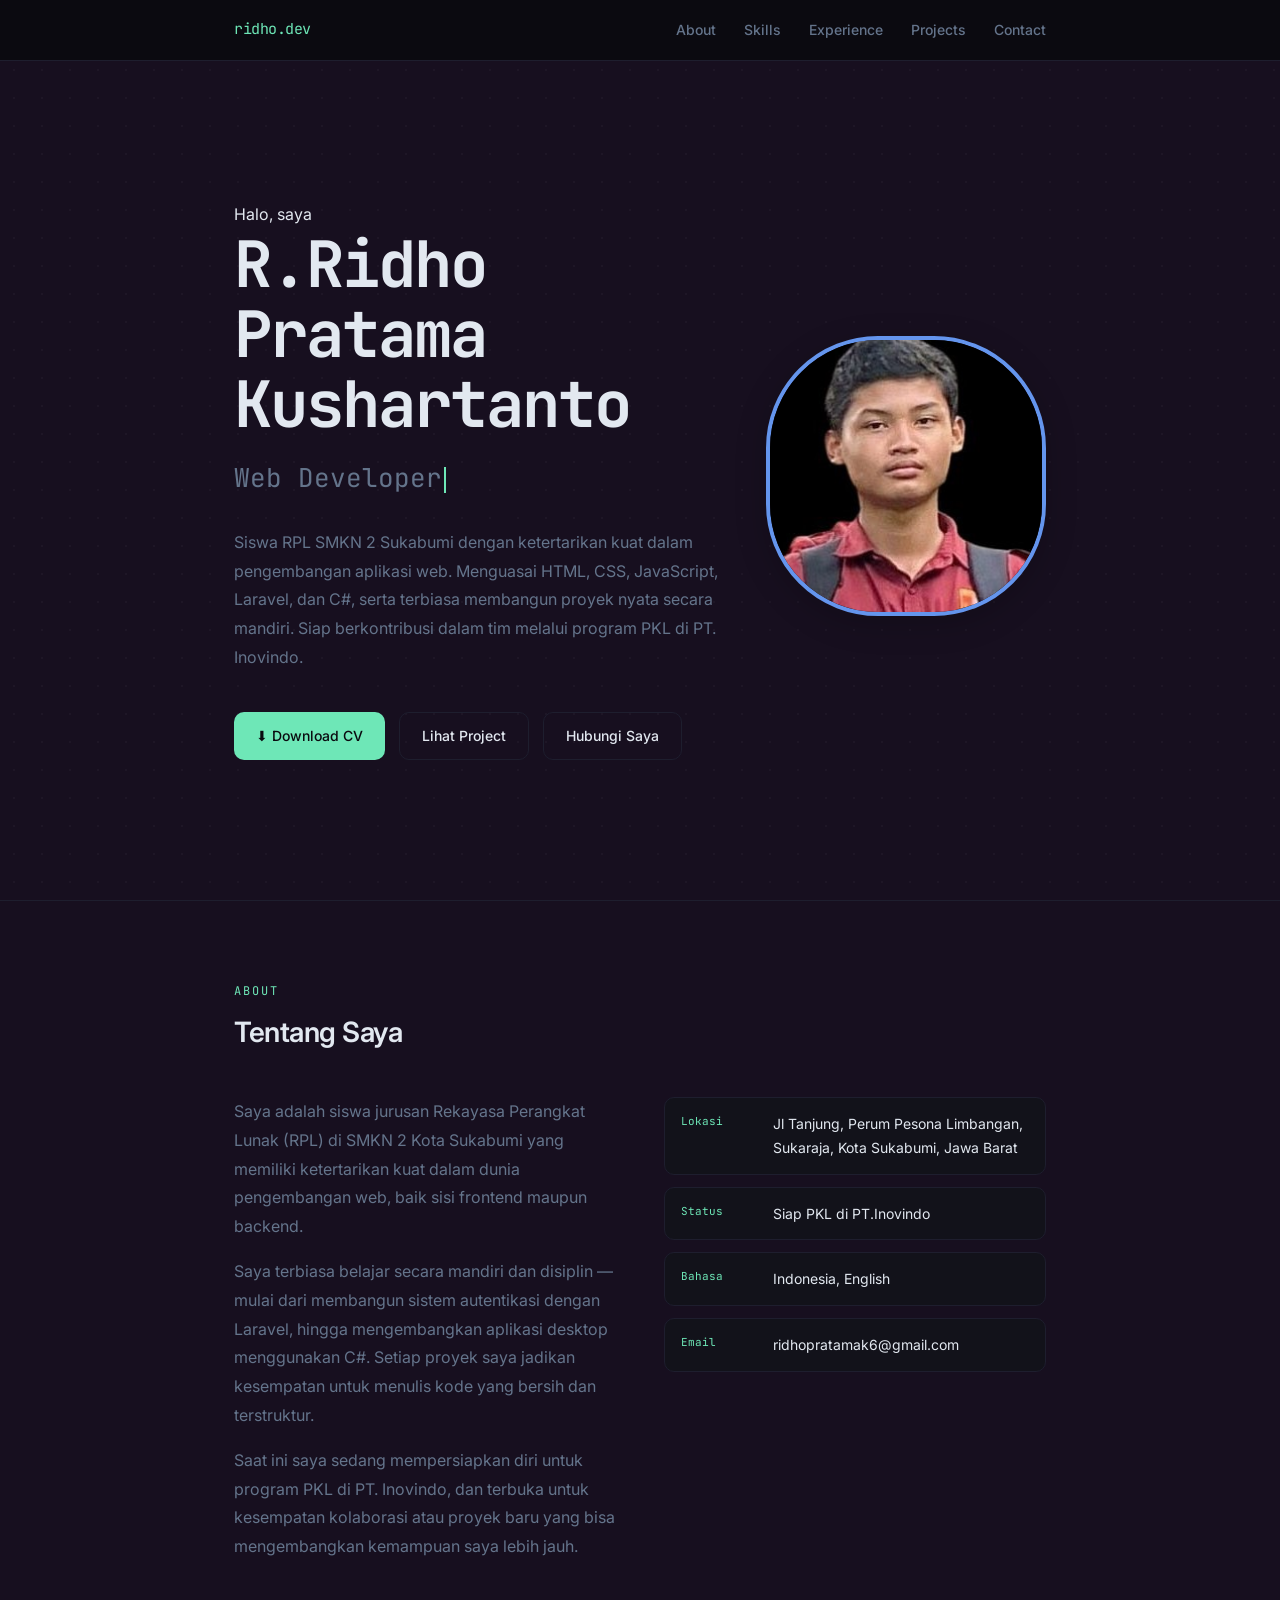
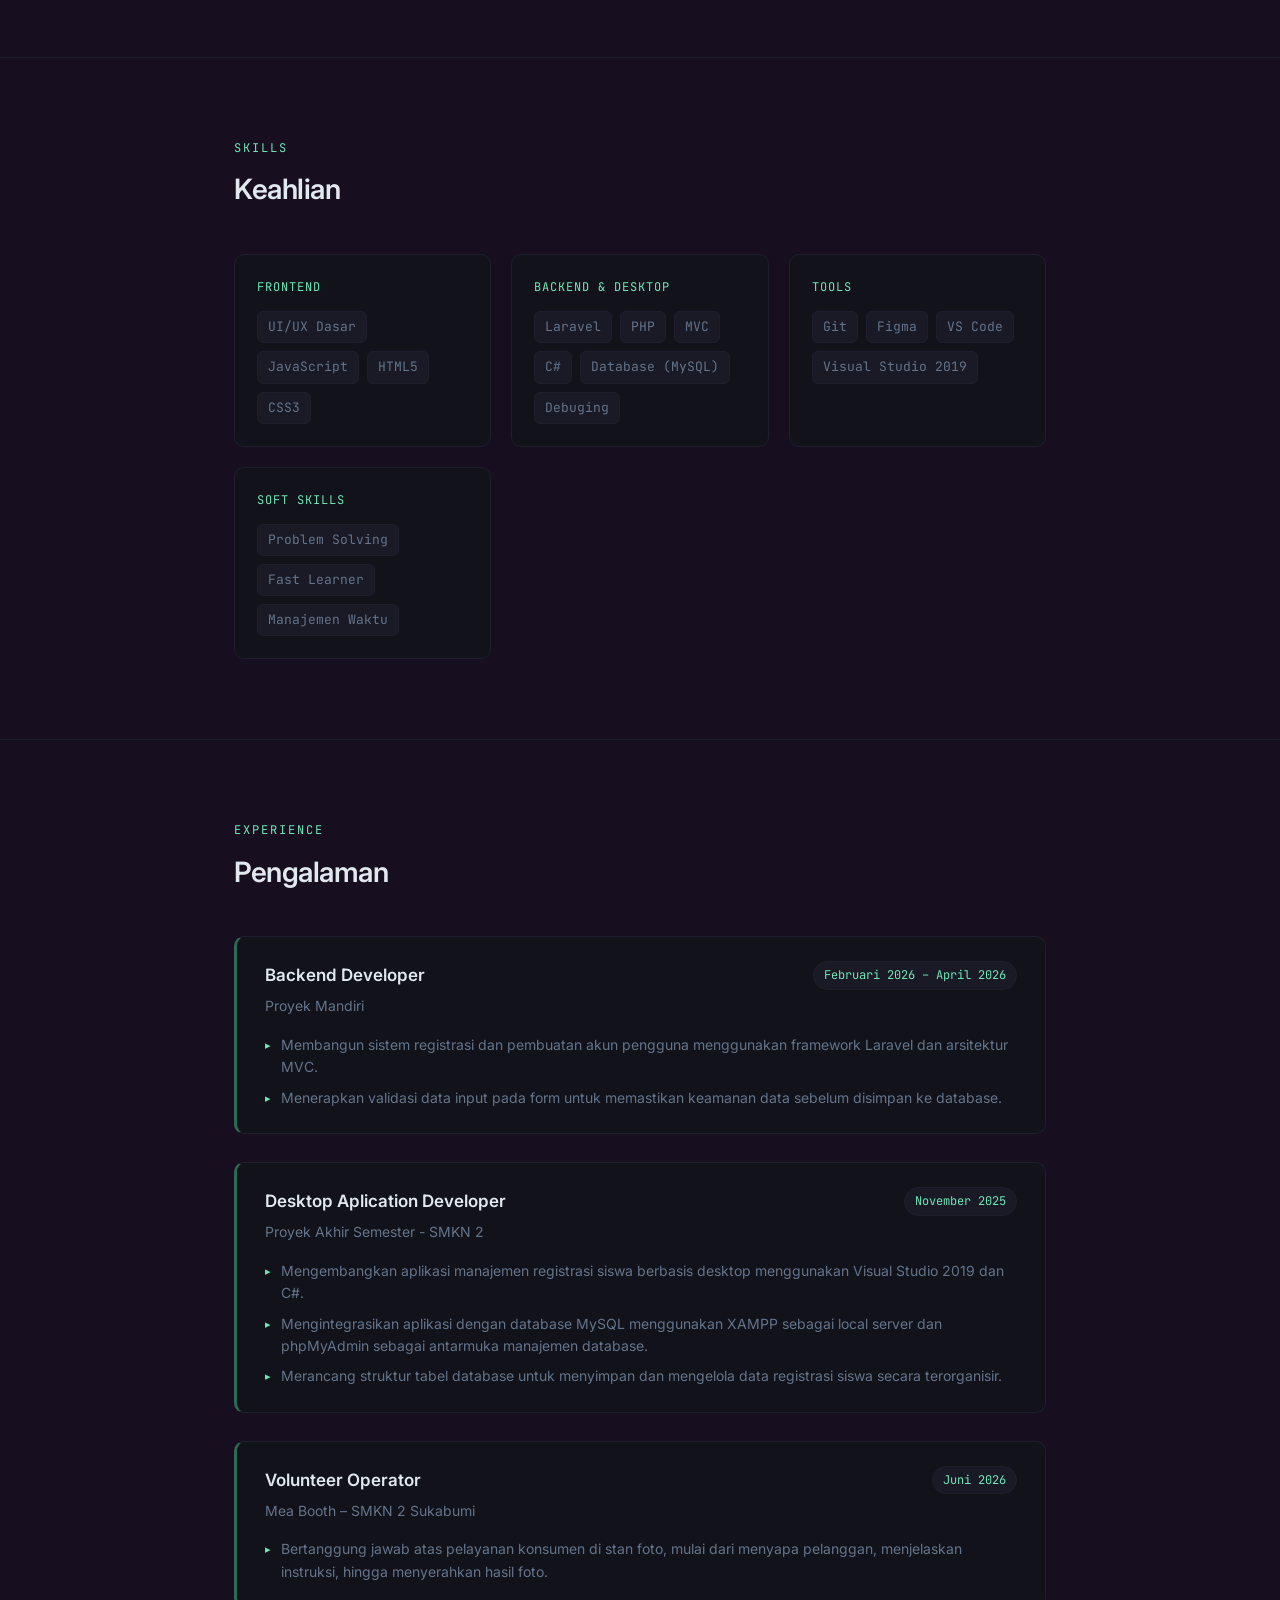
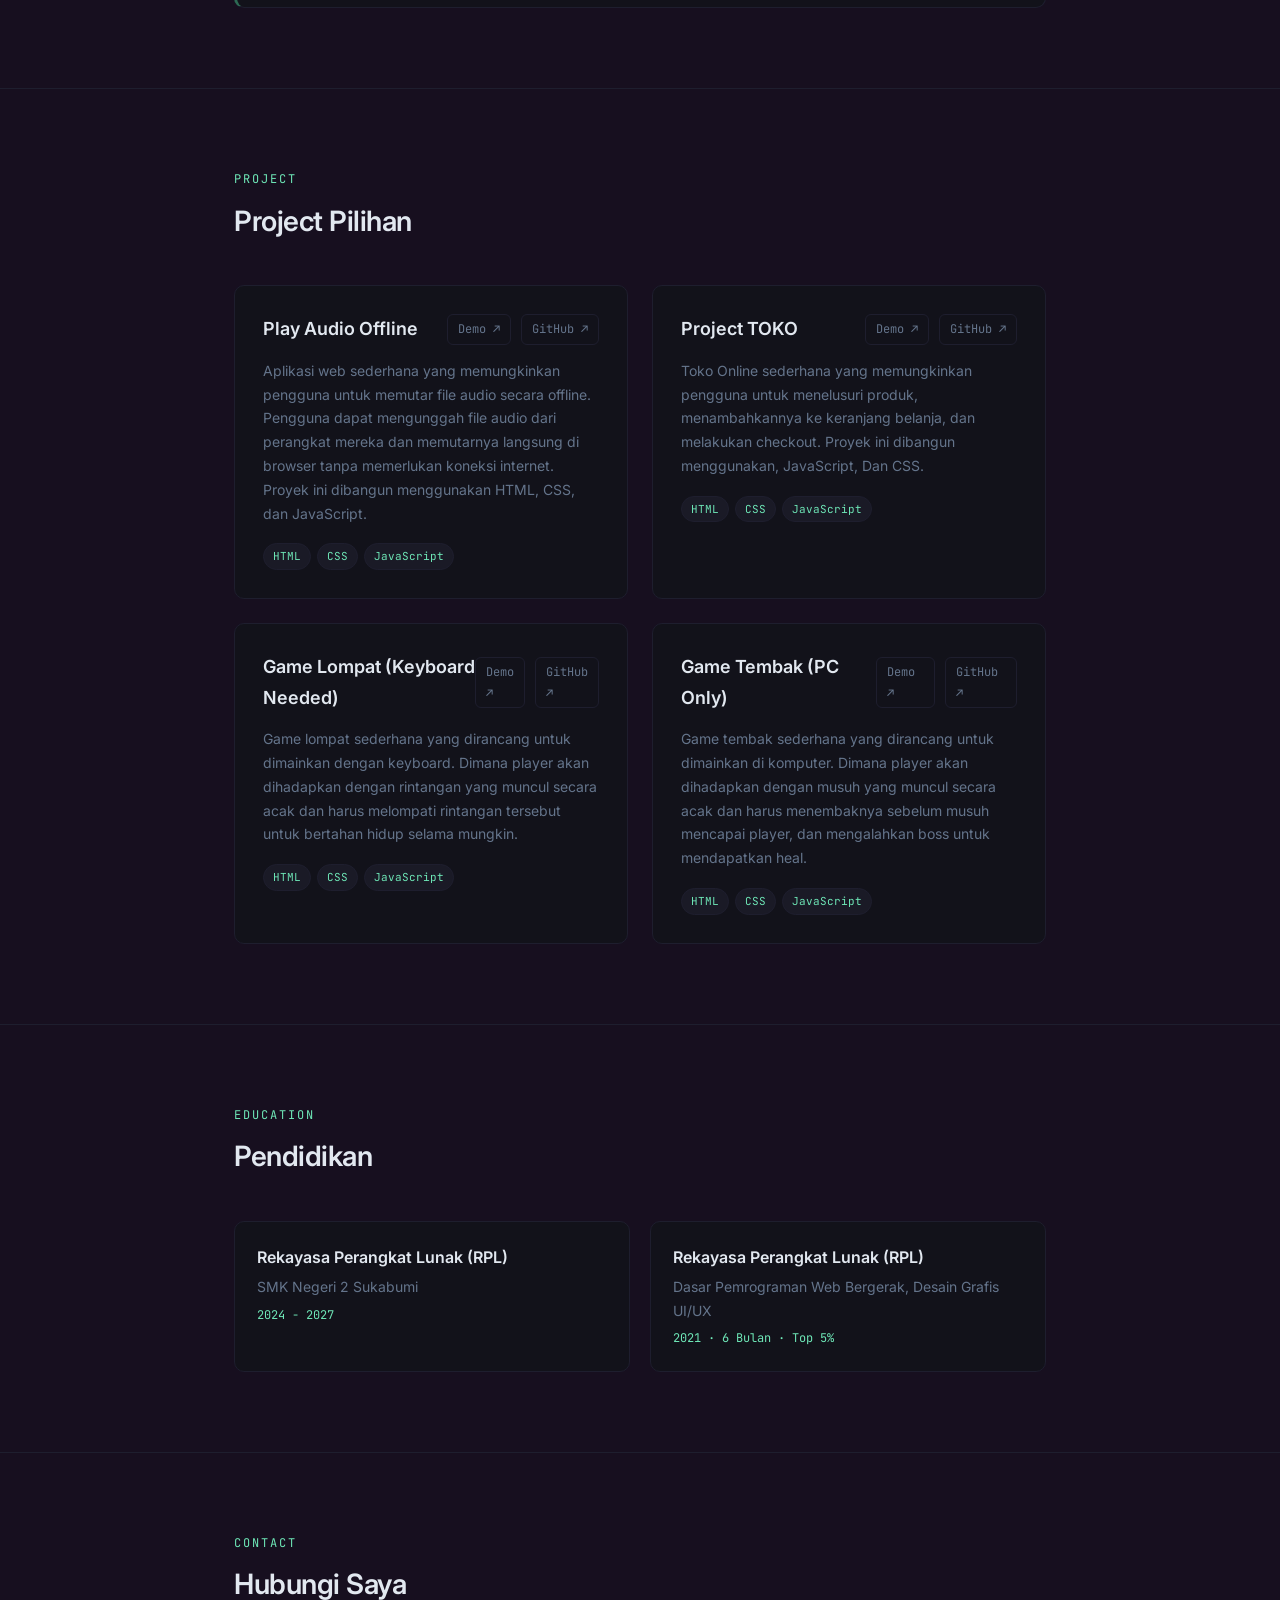
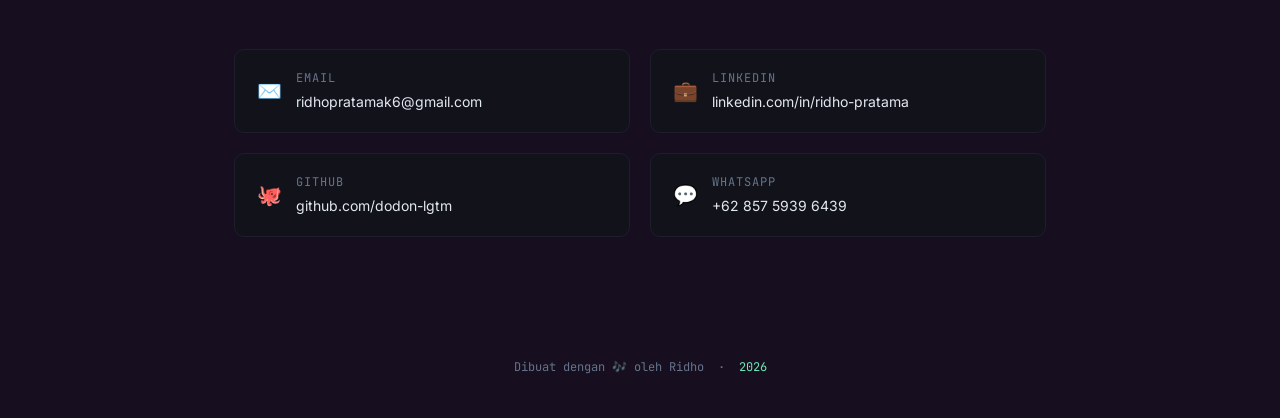
==== index.html @ 804ac29f "update" ====
<!DOCTYPE html>
<html lang="id">

<head>
    <meta charset="UTF-8" />
    <meta name="viewport" content="width=device-width, initial-scale=1.0" />
    <title>R.Ridho Pratama Kushartanto</title>
    <meta name="description"
        content="Frontend Developer berpengalaman dalam membangun web yang cepat, aksesibel, dan modern." />
    <meta name="author" content="Ridho Pratama" />
    <link rel="stylesheet" href="style.css" />
    <link rel="preconnect" href="https://fonts.googleapis.com" />
    <link rel="preconnect" href="https://fonts.gstatic.com" crossorigin />
    <link
        href="https://fonts.googleapis.com/css2?family=JetBrains+Mono:wght@400;700&family=Inter:wght@400;500;600&display=swap"
        rel="stylesheet" />

</head>

<body>

    <!-- ── Navigation ── -->
    <nav>
        <div class="nav-inner">
            <a class="nav-logo" href="#hero">ridho.dev</a>
            <ul class="nav-links">
                <li><a href="#about">About</a></li>
                <li><a href="#skills">Skills</a></li>
                <li><a href="#experience">Experience</a></li>
                <li><a href="#projects">Projects</a></li>
                <li><a href="#contact">Contact</a></li>
            </ul>
        </div>
    </nav>

   <!-- ── Hero ── -->
<section id="hero">
    <div class="wrapper">
        <div class="hero-content">

            <!-- Teks kiri -->
            <div class="hero-text">
                <p class="hero-intro">Halo, saya</p>
                <h1 class="hero-name">R.Ridho Pratama Kushartanto</h1>
                <div class="hero-title">
                    <span id="typed-text"></span><span class="cursor"></span>
                </div>
                <p class="hero-bio">
                    Siswa RPL SMKN 2 Sukabumi dengan ketertarikan kuat dalam pengembangan aplikasi web. Menguasai HTML,
                    CSS, JavaScript, Laravel, dan C#, serta terbiasa membangun proyek nyata secara mandiri. Siap
                    berkontribusi dalam tim melalui program PKL di PT. Inovindo.
                </p>
                <div class="hero-actions">
                    <a class="btn btn-primary" href="https://dodon-lgtm.github.io/CV-ATS/cv/" download>⬇ Download CV</a>
                    <a class="btn btn-outline" href="#projects">Lihat Project</a>
                    <a class="btn btn-outline" href="#contact">Hubungi Saya</a>
                </div>
            </div>

            <!-- Foto kanan -->
            <div class="hero-photo">
                <img src="mypotogw.jpeg" alt="Foto Profil Ridho Pratama">
            </div>

        </div>
    </div>
</section>

    <!-- ── About ── -->
    <section id="about">
        <div class="wrapper reveal">
            <p class="section-label">About</p>
            <h2 class="section-title">Tentang Saya</h2>
            <div class="about-grid">
                <div class="about-text">
                    <p>
                        Saya adalah siswa jurusan Rekayasa Perangkat Lunak (RPL) di SMKN 2 Kota Sukabumi yang memiliki
                        ketertarikan kuat dalam dunia pengembangan web, baik sisi frontend maupun backend.
                    </p>
                    <p>
                        Saya terbiasa belajar secara mandiri dan disiplin — mulai dari membangun sistem autentikasi
                        dengan Laravel, hingga mengembangkan aplikasi desktop menggunakan C#. Setiap proyek saya jadikan
                        kesempatan untuk menulis kode yang bersih dan terstruktur.
                    </p>
                    <p>
                        Saat ini saya sedang mempersiapkan diri untuk program PKL di PT. Inovindo, dan terbuka untuk
                        kesempatan kolaborasi atau proyek baru yang bisa mengembangkan kemampuan saya lebih jauh.
                    </p>
                </div>
                <div class="about-info">
                    <div class="info-item">
                        <span class="info-label">Lokasi</span>
                        <span class="info-value">Jl Tanjung, Perum Pesona
                            Limbangan, Sukaraja, Kota
                            Sukabumi, Jawa Barat</span>
                    </div>
                    <div class="info-item">
                        <span class="info-label">Status</span>
                        <span class="info-value">Siap PKL di PT.Inovindo</span>
                    </div>
                    <div class="info-item">
                        <span class="info-label">Bahasa</span>
                        <span class="info-value">Indonesia, English</span>
                    </div>
                    <div class="info-item">
                        <span class="info-label">Email</span>
                        <span class="info-value">ridhopratamak6@gmail.com</span>
                    </div>
                </div>
            </div>
        </div>
    </section>

    <!-- ── Skills ── -->
    <section id="skills">
        <div class="wrapper reveal">
            <p class="section-label">Skills</p>
            <h2 class="section-title">Keahlian</h2>
            <div class="skills-grid">
                <div class="skill-card">
                    <p class="skill-card-title">Frontend</p>
                    <div class="skill-tags">
                        <span class="tag">UI/UX Dasar</span>
                        <span class="tag">JavaScript</span>
                        <span class="tag">HTML5</span>
                        <span class="tag">CSS3</span>
                    </div>
                </div>
                <div class="skill-card">
                    <p class="skill-card-title">Backend & Desktop</p>
                    <div class="skill-tags">
                        <span class="tag">Laravel</span>
                        <span class="tag">PHP</span>
                        <span class="tag">MVC</span>
                        <span class="tag">C#</span>
                        <span class="tag">Database (MySQL)</span>
                        <span class="tag">Debuging</span>

                    </div>
                </div>
                <div class="skill-card">
                    <p class="skill-card-title">Tools</p>
                    <div class="skill-tags">
                        <span class="tag">Git</span>
                        <span class="tag">Figma</span>
                        <span class="tag">VS Code</span>
                        <span class="tag">Visual Studio 2019</span>
                    </div>
                </div>
                <div class="skill-card">
                    <p class="skill-card-title">Soft Skills</p>
                    <div class="skill-tags">
                        <span class="tag">Problem Solving</span>
                        <span class="tag">Fast Learner</span>
                        <span class="tag">Manajemen Waktu</span>
                    </div>
                </div>
            </div>
        </div>
    </section>

    <!-- ── Experience ── -->
    <section id="experience">
        <div class="wrapper reveal">
            <p class="section-label">EXPERIENCE</p>
            <h2 class="section-title">Pengalaman</h2>
            <div class="timeline">

                <div class="exp-card">
                    <div class="exp-header">
                        <span class="exp-role">Backend Developer</span>
                        <span class="exp-period">Februari 2026 – April 2026</span>
                    </div>
                    <p class="exp-company">Proyek Mandiri</p>
                    <ul class="exp-list">
                        <li>Membangun sistem registrasi dan pembuatan akun pengguna menggunakan framework Laravel dan
                            arsitektur MVC.</li>
                        <li>Menerapkan validasi data input pada form untuk memastikan keamanan data sebelum disimpan ke
                            database.</li>
                    </ul>
                </div>

                <div class="exp-card">
                    <div class="exp-header">
                        <span class="exp-role">Desktop Aplication Developer</span>
                        <span class="exp-period">November 2025</span>
                    </div>
                    <p class="exp-company">Proyek Akhir Semester - SMKN 2</p>
                    <ul class="exp-list">
                        <li>Mengembangkan aplikasi manajemen registrasi siswa berbasis desktop menggunakan Visual Studio
                            2019 dan C#.</li>
                        <li>Mengintegrasikan aplikasi dengan database MySQL menggunakan XAMPP sebagai local server dan
                            phpMyAdmin sebagai antarmuka manajemen database.</li>
                        <li>Merancang struktur tabel database untuk menyimpan dan mengelola data registrasi siswa secara
                            terorganisir.</li>
                    </ul>
                </div>

                <div class="exp-card">
                    <div class="exp-header">
                        <span class="exp-role">Volunteer Operator</span>
                        <span class="exp-period">Juni 2026</span>
                    </div>
                    <p class="exp-company">Mea Booth – SMKN 2 Sukabumi</p>
                    <ul class="exp-list">
                        <li>Bertanggung jawab atas pelayanan konsumen di stan foto, mulai dari menyapa pelanggan, menjelaskan instruksi, hingga menyerahkan hasil foto.</li>
                    </ul>
                </div>

            </div>
        </div>
    </section>

    <!-- ── Projects ── -->
    <section id="projects">
        <div class="wrapper reveal">
            <p class="section-label">Project</p>
            <h2 class="section-title">Project Pilihan</h2>
            <div class="projects-grid">

                 <div class="project-card">
                    <div class="project-header">
                        <span class="project-name">Play Audio Offline</span>
                        <div class="project-links">
                            <a href="https://dodon-lgtm.github.io/Play-Audio-By-Youre-Self/" target="_blank">Demo ↗</a>
                            <a href="https://github.com/dodon-lgtm/Play-Audio-By-Youre-Self" target="_blank">GitHub ↗</a>
                        </div>
                    </div>
                    <p class="project-desc">
                        Aplikasi web sederhana yang memungkinkan pengguna untuk memutar file audio secara offline. Pengguna dapat mengunggah file audio dari perangkat mereka dan memutarnya langsung di browser tanpa memerlukan koneksi internet. Proyek ini dibangun menggunakan HTML, CSS, dan JavaScript.
                    </p>
                    <div class="project-stack">
                        <span class="stack-tag">HTML</span>
                        <span class="stack-tag">CSS</span>
                        <span class="stack-tag">JavaScript</span>
                    </div>
                </div>

                <div class="project-card">
                    <div class="project-header">
                        <span class="project-name">Project TOKO</span>
                        <div class="project-links">
                            <a href="https://dodon-lgtm.github.io/Toko-Super/Toko%20Super/" target="_blank">Demo ↗</a>
                            <a href="https://github.com/dodon-lgtm/Toko-Super" target="_blank">GitHub ↗</a>
                        </div>
                    </div>
                    <p class="project-desc">
                        Toko Online sederhana yang memungkinkan pengguna untuk menelusuri produk, menambahkannya ke keranjang belanja, dan melakukan checkout. Proyek ini dibangun menggunakan, JavaScript, Dan CSS.
                    </p>
                    <div class="project-stack">
                        <span class="stack-tag">HTML</span>
                        <span class="stack-tag">CSS</span>
                        <span class="stack-tag">JavaScript</span>
                    </div>
                </div>

                <div class="project-card">
                    <div class="project-header">
                        <span class="project-name">Game Lompat (Keyboard Needed)</span>
                        <div class="project-links">
                            <a href="https://dodon-lgtm.github.io/Jump/Lompat/" target="_blank">Demo ↗</a>
                            <a href="https://github.com/dodon-lgtm/Jump" target="_blank">GitHub ↗</a>
                        </div>
                    </div>
                    <p class="project-desc">
                        Game lompat sederhana yang dirancang untuk dimainkan dengan keyboard. Dimana player akan dihadapkan dengan rintangan yang muncul secara acak dan harus melompati rintangan tersebut untuk bertahan hidup selama mungkin.
                    </p>
                    <div class="project-stack">
                        <span class="stack-tag">HTML</span>
                        <span class="stack-tag">CSS</span>
                        <span class="stack-tag">JavaScript</span>
                    </div>
                </div>

                <div class="project-card">
                    <div class="project-header">
                        <span class="project-name">Game Tembak (PC Only)</span>
                        <div class="project-links">
                            <a href="https://dodon-lgtm.github.io/game-tembak/tembak%20RIDHO/index.html" target="_blank">Demo ↗</a>
                            <a href="https://github.com/dodon-lgtm/game-tembak" target="_blank">GitHub ↗</a>
                        </div>
                    </div>
                    <p class="project-desc">
                        Game tembak sederhana yang dirancang untuk dimainkan di komputer. Dimana player akan dihadapkan dengan musuh yang muncul secara acak dan harus menembaknya sebelum musuh mencapai player, dan mengalahkan boss untuk mendapatkan heal.
                    </p>
                    <div class="project-stack">
                        <span class="stack-tag">HTML</span>
                        <span class="stack-tag">CSS</span>
                        <span class="stack-tag">JavaScript</span>
                    </div>
                </div>

            </div>
        </div>
    </section>

    <!-- ── Education ── -->
    <section id="education">
        <div class="wrapper reveal">
            <p class="section-label">Education</p>
            <h2 class="section-title">Pendidikan</h2>
            <div class="edu-grid">
                <div class="edu-card">
                    <p class="edu-degree">Rekayasa Perangkat Lunak (RPL)</p>
                    <p class="edu-school">SMK Negeri 2 Sukabumi</p>
                    <p class="edu-period">2024 - 2027</p>
                </div>
                <div class="edu-card">
                    <p class="edu-degree">Rekayasa Perangkat Lunak (RPL)</p>
                    <p class="edu-school">Dasar Pemrograman Web Bergerak, Desain Grafis UI/UX</p>
                    <p class="edu-period">2021 · 6 Bulan · Top 5%</p>
                </div>
            </div>

            <!-- Certifications
            <h3 style="font-size:18px;font-weight:600;color:var(--text);margin:40px 0 20px;letter-spacing:-0.3px;">
                Sertifikasi</h3>
            <div class="cert-list">
                <div class="cert-item">
                    <span class="cert-icon">🏅</span>
                    <div>
                        <p class="cert-name">Meta Frontend Developer Professional Certificate</p>
                        <p class="cert-issuer">Meta · Coursera</p>
                    </div>
                    <span class="cert-year">2023</span>
                </div>
                <div class="cert-item">
                    <span class="cert-icon">🏅</span>
                    <div>
                        <p class="cert-name">AWS Cloud Practitioner</p>
                        <p class="cert-issuer">Amazon Web Services</p>
                    </div>
                    <span class="cert-year">2022</span>
                </div>
            </div> -->
        </div>
    </section>

    <!-- ── Contact ── -->
    <section id="contact">
        <div class="wrapper reveal">
            <p class="section-label">Contact</p>
            <h2 class="section-title">Hubungi Saya</h2>
            <div class="contact-grid">
                <a class="contact-link" href="mailto:ridhopratamak6@gmail.com">
                    <span class="contact-icon">✉️</span>
                    <div>
                        <p class="contact-label">Email</p>
                        <p class="contact-value">ridhopratamak6@gmail.com</p>
                    </div>
                </a>
                <a class="contact-link" href="https://www.linkedin.com/in/ridho-pratama-a555ba417?utm_source=share_via&utm_content=profile&utm_medium=member_android" target="_blank" rel="noopener">
                    <span class="contact-icon">💼</span>
                    <div>
                        <p class="contact-label">LinkedIn</p>
                        <p class="contact-value">linkedin.com/in/ridho-pratama</p>
                    </div>
                </a>
                <a class="contact-link" href="https://github.com/dodon-lgtm" target="_blank" rel="noopener">
                    <span class="contact-icon">🐙</span>
                    <div>
                        <p class="contact-label">GitHub</p>
                        <p class="contact-value">github.com/dodon-lgtm</p>
                    </div>
                </a>
                <a class="contact-link" href="https://wa.me/6285759396439" target="_blank" rel="noopener">
                    <span class="contact-icon">💬</span>
                    <div>
                        <p class="contact-label">WhatsApp</p>
                        <p class="contact-value">+62 857 5939 6439</p>
                    </div>
                </a>
            </div>
        </div>
    </section>

    <!-- ── Footer ── -->
    <footer>
        <p>Dibuat dengan <span>🎶</span> oleh Ridho &nbsp;·&nbsp; <span>2026</span></p>
    </footer>

    <script src="script.js"></script>

</body>

</html>
---- style.css ----
*, *::before, *::after { box-sizing: border-box; margin: 0; padding: 0; }

    :root {
      --bg:        #170f1f;
      --surface:   #12121A;
      --surface2:  #1A1A26;
      --accent:    #6EE7B7;
      --accent-dim:#2D6A54;
      --text:      #E2E8F0;
      --muted:     #64748B;
      --border:    #1E1E2E;
      --font-mono: 'JetBrains Mono', monospace;
      --font-sans: 'Inter', sans-serif;
      --radius:    10px;
      --max-w:     860px;
    }

    html { scroll-behavior: smooth; }

    body {
      background: var(--bg);
      color: var(--text);
      font-family: var(--font-sans);
      font-size: 16px;
      line-height: 1.7;
    }

    /* dot grid background */
    body::before {
      content: '';
      position: fixed;
      inset: 0;
      background-image: radial-gradient(circle, #ffffff08 1px, transparent 1px);
      background-size: 28px 28px;
      pointer-events: none;
      z-index: 0;
    }

    /* ── Layout ── */
    .wrapper {
      max-width: var(--max-w);
      margin: 0 auto;
      padding: 0 24px;
      position: relative;
      z-index: 1;
    }

    section {
      padding: 80px 0;
      border-bottom: 1px solid var(--border);
    }
    

    section:last-of-type { border-bottom: none; }

    /* ── Nav ── */
    nav {
      position: sticky;
      top: 0;
      z-index: 100;
      background: rgba(10, 10, 15, 0.85);
      backdrop-filter: blur(12px);
      border-bottom: 1px solid var(--border);
    }

    .nav-inner {
      max-width: var(--max-w);
      margin: 0 auto;
      padding: 0 24px;
      height: 60px;
      display: flex;
      align-items: center;
      justify-content: space-between;
    }

    .nav-logo {
      font-family: var(--font-mono);
      font-size: 15px;
      color: var(--accent);
      text-decoration: none;
      letter-spacing: -0.5px;
    }

    .nav-links {
      display: flex;
      gap: 28px;
      list-style: none;
    }

    .nav-links a {
      color: var(--muted);
      text-decoration: none;
      font-size: 14px;
      font-weight: 500;
      transition: color 0.2s;
    }

    .nav-links a:hover { color: var(--text); }

    /* ── Hero ── */
    #hero {
      min-height: calc(100vh - 60px);
      display: flex;
      align-items: center;
      border-bottom: 1px solid var(--border);
      padding: 0;
    }

    .hero-content { padding: 80px 0; }

    .hero-eyebrow {
      font-family: var(--font-mono);
      font-size: 13px;
      color: var(--accent);
      letter-spacing: 1px;
      margin-bottom: 20px;
    }

    .hero-name {
      font-family: var(--font-mono);
      font-size: clamp(36px, 6vw, 64px);
      font-weight: 700;
      color: var(--text);
      line-height: 1.1;
      letter-spacing: -2px;
      margin-bottom: 16px;
    }

    .hero-title {
      font-family: var(--font-mono);
      font-size: clamp(18px, 3vw, 26px);
      color: var(--muted);
      margin-bottom: 28px;
      min-height: 1.5em;
    }

    .cursor {
      display: inline-block;
      width: 2px;
      height: 1em;
      background: var(--accent);
      margin-left: 2px;
      vertical-align: middle;
      animation: blink 1s step-end infinite;
    }

    @keyframes blink { 0%,100%{opacity:1} 50%{opacity:0} }

    .hero-bio {
      max-width: 540px;
      color: var(--muted);
      font-size: 16px;
      margin-bottom: 40px;
      line-height: 1.8;
    }

    .hero-actions {
      display: flex;
      gap: 14px;
      flex-wrap: wrap;
    }

    .btn {
      display: inline-flex;
      align-items: center;
      gap: 8px;
      padding: 11px 22px;
      border-radius: var(--radius);
      font-family: var(--font-sans);
      font-size: 14px;
      font-weight: 500;
      cursor: pointer;
      text-decoration: none;
      transition: all 0.2s;
      border: none;
    }

    .btn-primary {
      background: var(--accent);
      color: #0A0A0F;
    }

    .btn-primary:hover {
      background: #a7f3d0;
      transform: translateY(-1px);
    }

    .btn-outline {
      background: transparent;
      color: var(--text);
      border: 1px solid var(--border);
    }

    .btn-outline:hover {
      border-color: var(--accent);
      color: var(--accent);
      transform: translateY(-1px);
    }

    /* ── Section Headers ── */
    .section-label {
      font-family: var(--font-mono);
      font-size: 12px;
      color: var(--accent);
      letter-spacing: 2px;
      text-transform: uppercase;
      margin-bottom: 8px;
    }

    .section-title {
      font-size: 28px;
      font-weight: 600;
      color: var(--text);
      margin-bottom: 40px;
      letter-spacing: -0.5px;
    }

    /* ── About ── */
    .about-grid {
      display: grid;
      grid-template-columns: 1fr 1fr;
      gap: 48px;
      align-items: start;
    }

    .about-text p {
      color: var(--muted);
      margin-bottom: 16px;
      line-height: 1.8;
    }

    .about-text p strong {
      color: var(--text);
      font-weight: 500;
    }

    .about-info { display: flex; flex-direction: column; gap: 12px; }

    .info-item {
      display: flex;
      gap: 12px;
      padding: 14px 16px;
      background: var(--surface);
      border: 1px solid var(--border);
      border-radius: var(--radius);
    }

    .info-label {
      font-family: var(--font-mono);
      font-size: 11px;
      color: var(--accent);
      min-width: 80px;
    }

    .info-value { font-size: 14px; color: var(--text); }

    /* ── Skills ── */
    .skills-grid {
      display: grid;
      grid-template-columns: repeat(auto-fill, minmax(240px, 1fr));
      gap: 20px;
    }

    .skill-card {
      background: var(--surface);
      border: 1px solid var(--border);
      border-radius: var(--radius);
      padding: 22px;
      transition: border-color 0.2s, transform 0.2s;
    }

    .skill-card:hover {
      border-color: var(--accent-dim);
      transform: translateY(-2px);
    }

    .skill-card-title {
      font-family: var(--font-mono);
      font-size: 12px;
      color: var(--accent);
      letter-spacing: 1px;
      text-transform: uppercase;
      margin-bottom: 14px;
    }

    .skill-tags {
      display: flex;
      flex-wrap: wrap;
      gap: 8px;
    }

    .tag {
      font-size: 13px;
      padding: 4px 10px;
      background: var(--surface2);
      border: 1px solid var(--border);
      border-radius: 6px;
      color: var(--muted);
      font-family: var(--font-mono);
    }

    /* ── Experience ── */
    .timeline { display: flex; flex-direction: column; gap: 28px; }

    .exp-card {
      background: var(--surface);
      border: 1px solid var(--border);
      border-left: 3px solid var(--accent-dim);
      border-radius: var(--radius);
      padding: 24px 28px;
      transition: border-left-color 0.2s;
    }

    .exp-card:hover { border-left-color: var(--accent); }

    .exp-header {
      display: flex;
      justify-content: space-between;
      align-items: flex-start;
      flex-wrap: wrap;
      gap: 8px;
      margin-bottom: 4px;
    }

    .exp-role {
      font-size: 17px;
      font-weight: 600;
      color: var(--text);
    }

    .exp-period {
      font-family: var(--font-mono);
      font-size: 12px;
      color: var(--accent);
      background: var(--surface2);
      padding: 3px 10px;
      border-radius: 20px;
      border: 1px solid var(--border);
    }

    .exp-company {
      font-size: 14px;
      color: var(--muted);
      margin-bottom: 16px;
    }

    .exp-list {
      list-style: none;
      display: flex;
      flex-direction: column;
      gap: 8px;
    }

    .exp-list li {
      font-size: 14px;
      color: var(--muted);
      padding-left: 16px;
      position: relative;
      line-height: 1.6;
    }

    .exp-list li::before {
      content: '▸';
      position: absolute;
      left: 0;
      color: var(--accent);
      font-size: 11px;
      top: 3px;
    }

    /* ── Projects ── */
    .projects-grid {
      display: grid;
      grid-template-columns: repeat(auto-fill, minmax(360px, 1fr));
      gap: 24px;
    }

    .project-card {
      background: var(--surface);
      border: 1px solid var(--border);
      border-radius: var(--radius);
      padding: 28px;
      display: flex;
      flex-direction: column;
      gap: 14px;
      transition: border-color 0.2s, transform 0.2s;
    }

    .project-card:hover {
      border-color: var(--accent-dim);
      transform: translateY(-3px);
    }

    .project-header {
      display: flex;
      justify-content: space-between;
      align-items: center;
    }

    .project-name {
      font-size: 18px;
      font-weight: 600;
      color: var(--text);
    }

    .project-links { display: flex; gap: 10px; }

    .project-links a {
      font-family: var(--font-mono);
      font-size: 12px;
      color: var(--muted);
      text-decoration: none;
      padding: 4px 10px;
      border: 1px solid var(--border);
      border-radius: 6px;
      transition: all 0.2s;
    }

    .project-links a:hover {
      color: var(--accent);
      border-color: var(--accent-dim);
    }

    .project-desc {
      font-size: 14px;
      color: var(--muted);
      line-height: 1.7;
    }

    .project-stack { display: flex; flex-wrap: wrap; gap: 6px; margin-top: 4px; }

    .stack-tag {
      font-family: var(--font-mono);
      font-size: 11px;
      padding: 3px 9px;
      background: var(--surface2);
      border: 1px solid var(--border);
      border-radius: 20px;
      color: var(--accent);
    }

    /* ── Education ── */
    .edu-grid {
      display: grid;
      grid-template-columns: 1fr 1fr;
      gap: 20px;
    }

    .edu-card {
      background: var(--surface);
      border: 1px solid var(--border);
      border-radius: var(--radius);
      padding: 22px;
    }

    .edu-degree {
      font-size: 16px;
      font-weight: 600;
      color: var(--text);
      margin-bottom: 4px;
    }

    .edu-school {
      font-size: 14px;
      color: var(--muted);
      margin-bottom: 6px;
    }

    .edu-period {
      font-family: var(--font-mono);
      font-size: 12px;
      color: var(--accent);
    }

    /* ── Certifications ── */
    .cert-list { display: flex; flex-direction: column; gap: 14px; }

    .cert-item {
      display: flex;
      align-items: center;
      gap: 16px;
      background: var(--surface);
      border: 1px solid var(--border);
      border-radius: var(--radius);
      padding: 16px 20px;
    }

    .cert-icon {
      font-size: 22px;
      flex-shrink: 0;
    }

    .cert-name {
      font-size: 15px;
      font-weight: 500;
      color: var(--text);
    }

    .cert-issuer {
      font-size: 13px;
      color: var(--muted);
      margin-top: 2px;
    }

    .cert-year {
      margin-left: auto;
      font-family: var(--font-mono);
      font-size: 12px;
      color: var(--accent);
      flex-shrink: 0;
    }

    /* ── Contact ── */
    .contact-grid {
      display: grid;
      grid-template-columns: 1fr 1fr;
      gap: 20px;
    }

    .contact-link {
      display: flex;
      align-items: center;
      gap: 14px;
      background: var(--surface);
      border: 1px solid var(--border);
      border-radius: var(--radius);
      padding: 18px 22px;
      text-decoration: none;
      transition: all 0.2s;
    }

    .contact-link:hover {
      border-color: var(--accent-dim);
      transform: translateY(-2px);
    }

    .contact-icon {
      font-size: 20px;
      flex-shrink: 0;
    }

    .contact-label {
      font-size: 12px;
      color: var(--muted);
      text-transform: uppercase;
      letter-spacing: 1px;
      font-family: var(--font-mono);
    }

    .contact-value {
      font-size: 14px;
      color: var(--text);
      margin-top: 2px;
    }

    /* ── Footer ── */
    footer {
      text-align: center;
      padding: 40px 0;
      font-family: var(--font-mono);
      font-size: 12px;
      color: var(--muted);
      position: relative;
      z-index: 1;
    }

    footer span { color: var(--accent); }

    /* ── Responsive ── */
    @media (max-width: 640px) {
      .about-grid,
      .edu-grid,
      .contact-grid { grid-template-columns: 1fr; }

      .projects-grid { grid-template-columns: 1fr; }

      .nav-links { display: none; }

      .hero-name { letter-spacing: -1px; }
    }

    /* ── Scroll reveal ── */
    .reveal {
      opacity: 0;
      transform: translateY(20px);
      transition: opacity 0.5s ease, transform 0.5s ease;
    }

    .reveal.visible {
      opacity: 1;
      transform: translateY(0);
    }

    @media (prefers-reduced-motion: reduce) {
      .reveal { opacity: 1; transform: none; transition: none; }
      .cursor { animation: none; }
    }
    .hero-content {
    display: flex;
    align-items: center;
    gap: 3rem;
}

.hero-text {
    flex: 1;
}

.hero-photo {
    flex-shrink: 0;
}

.hero-photo img {
    width: 280px;
    height: 280px;
    object-fit: cover;
    border-radius: 40%;          /* bulat — ganti 12px untuk persegi */
    border: 4px solid cornflowerblue;
    box-shadow: 0 8px 32px rgba(0, 0, 0, 0.2);
}

/* Responsive: tumpuk ke bawah di layar kecil */
@media (max-width: 768px) {
    .hero-content {
        flex-direction: column-reverse;
        text-align: center;
    }

    .hero-photo img {
        width: 200px;
        height: 200px;
    }
}
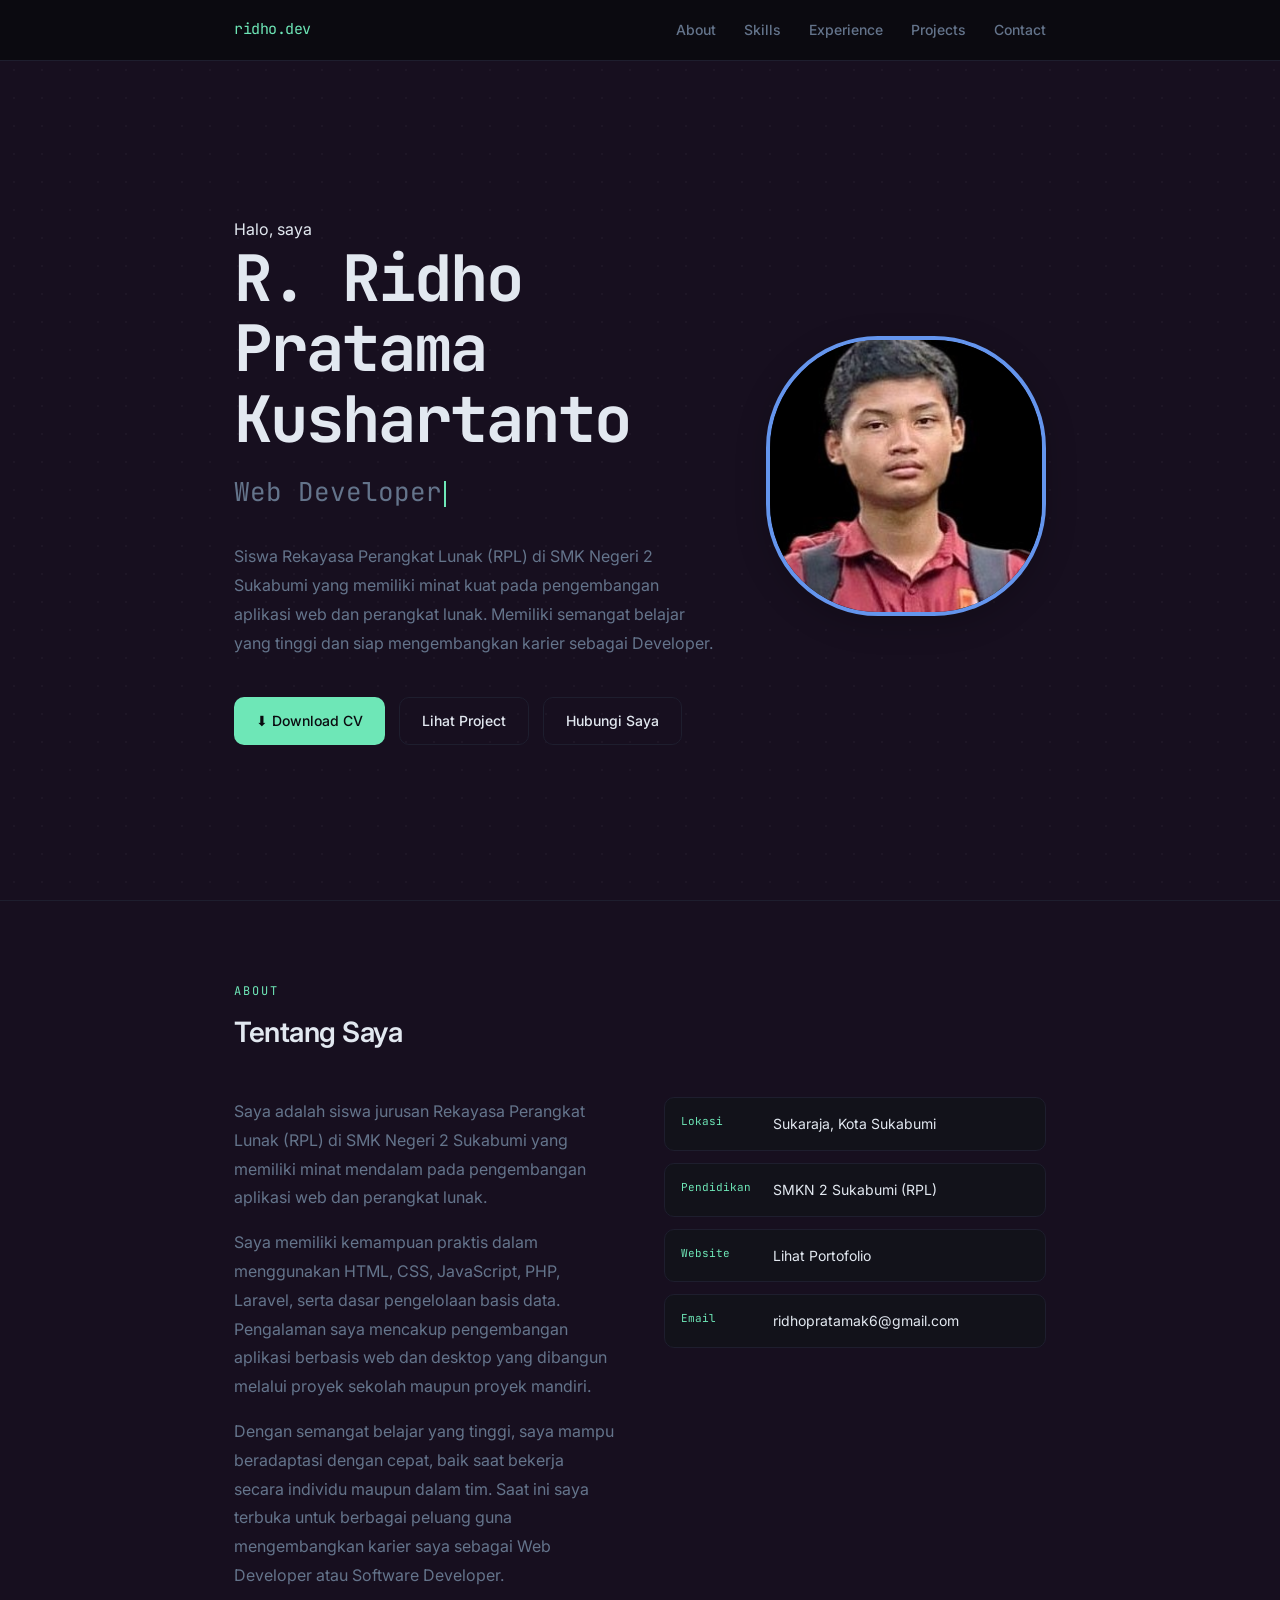
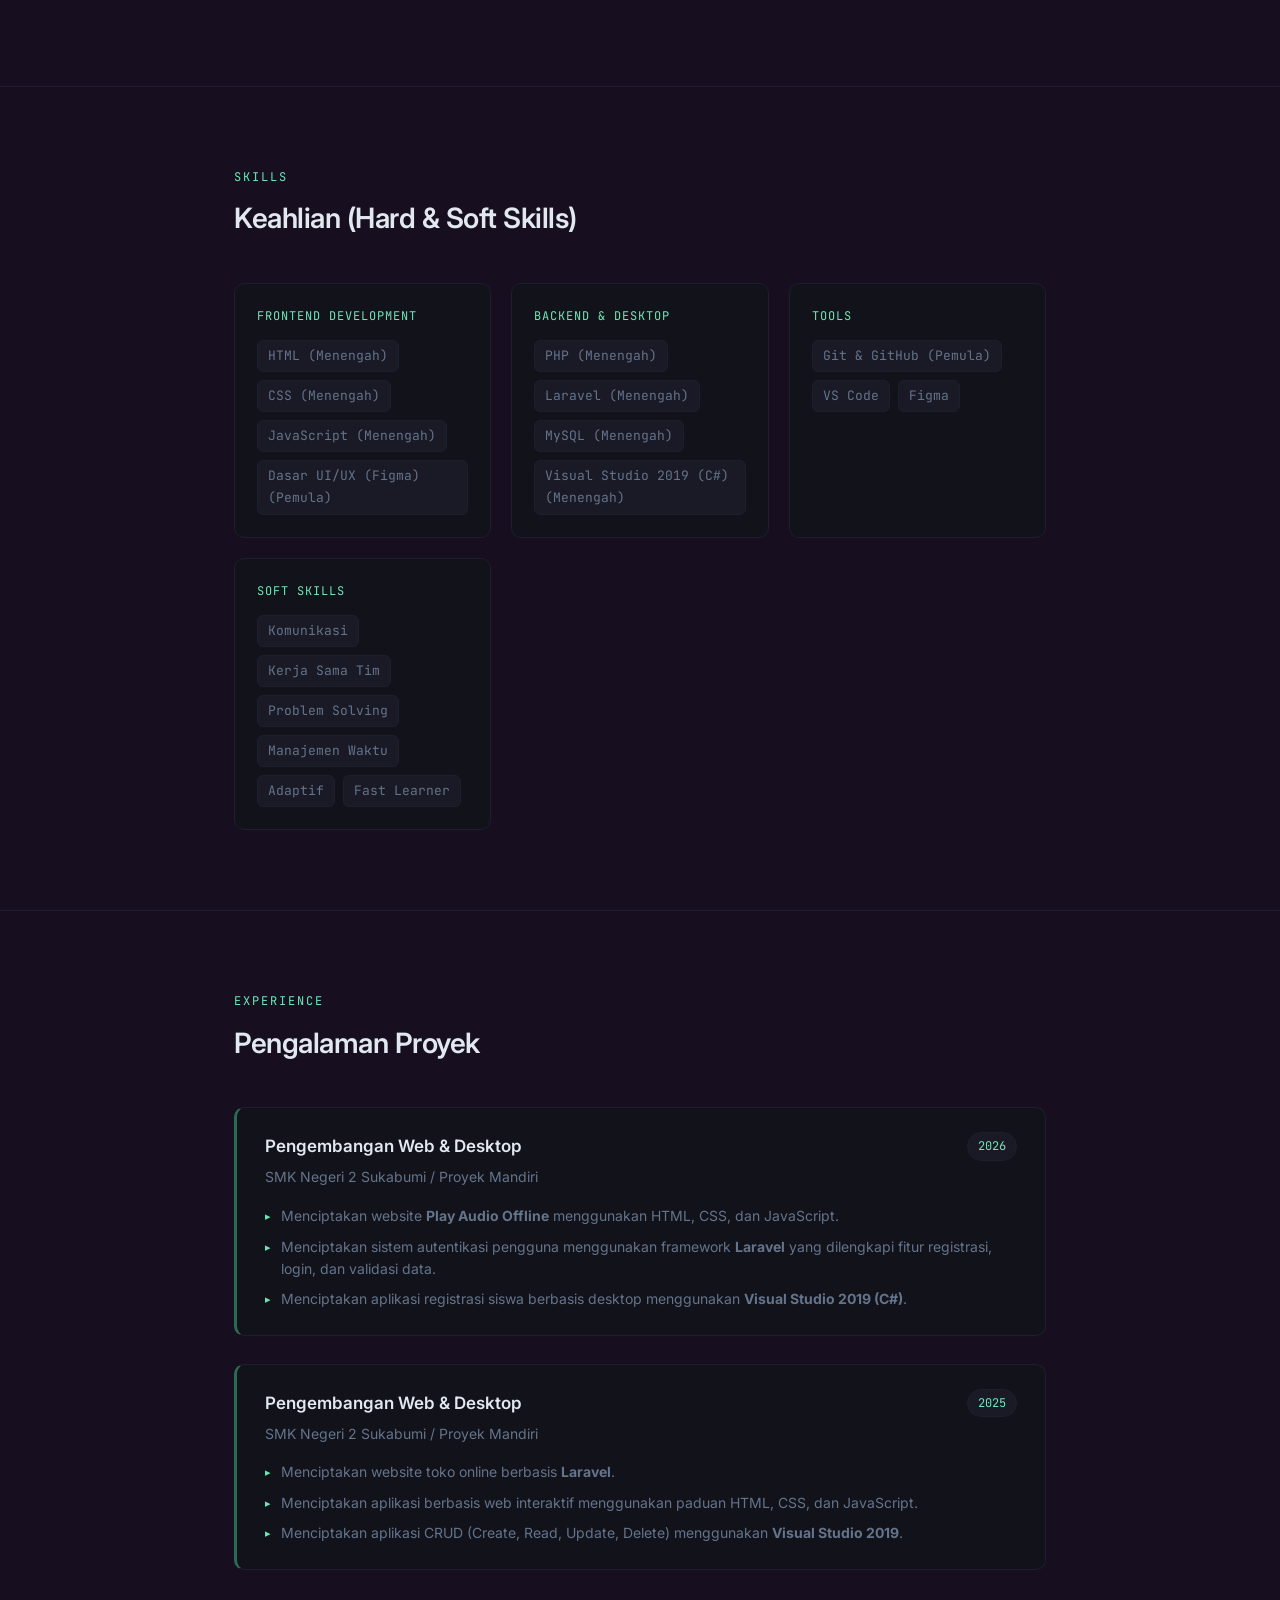
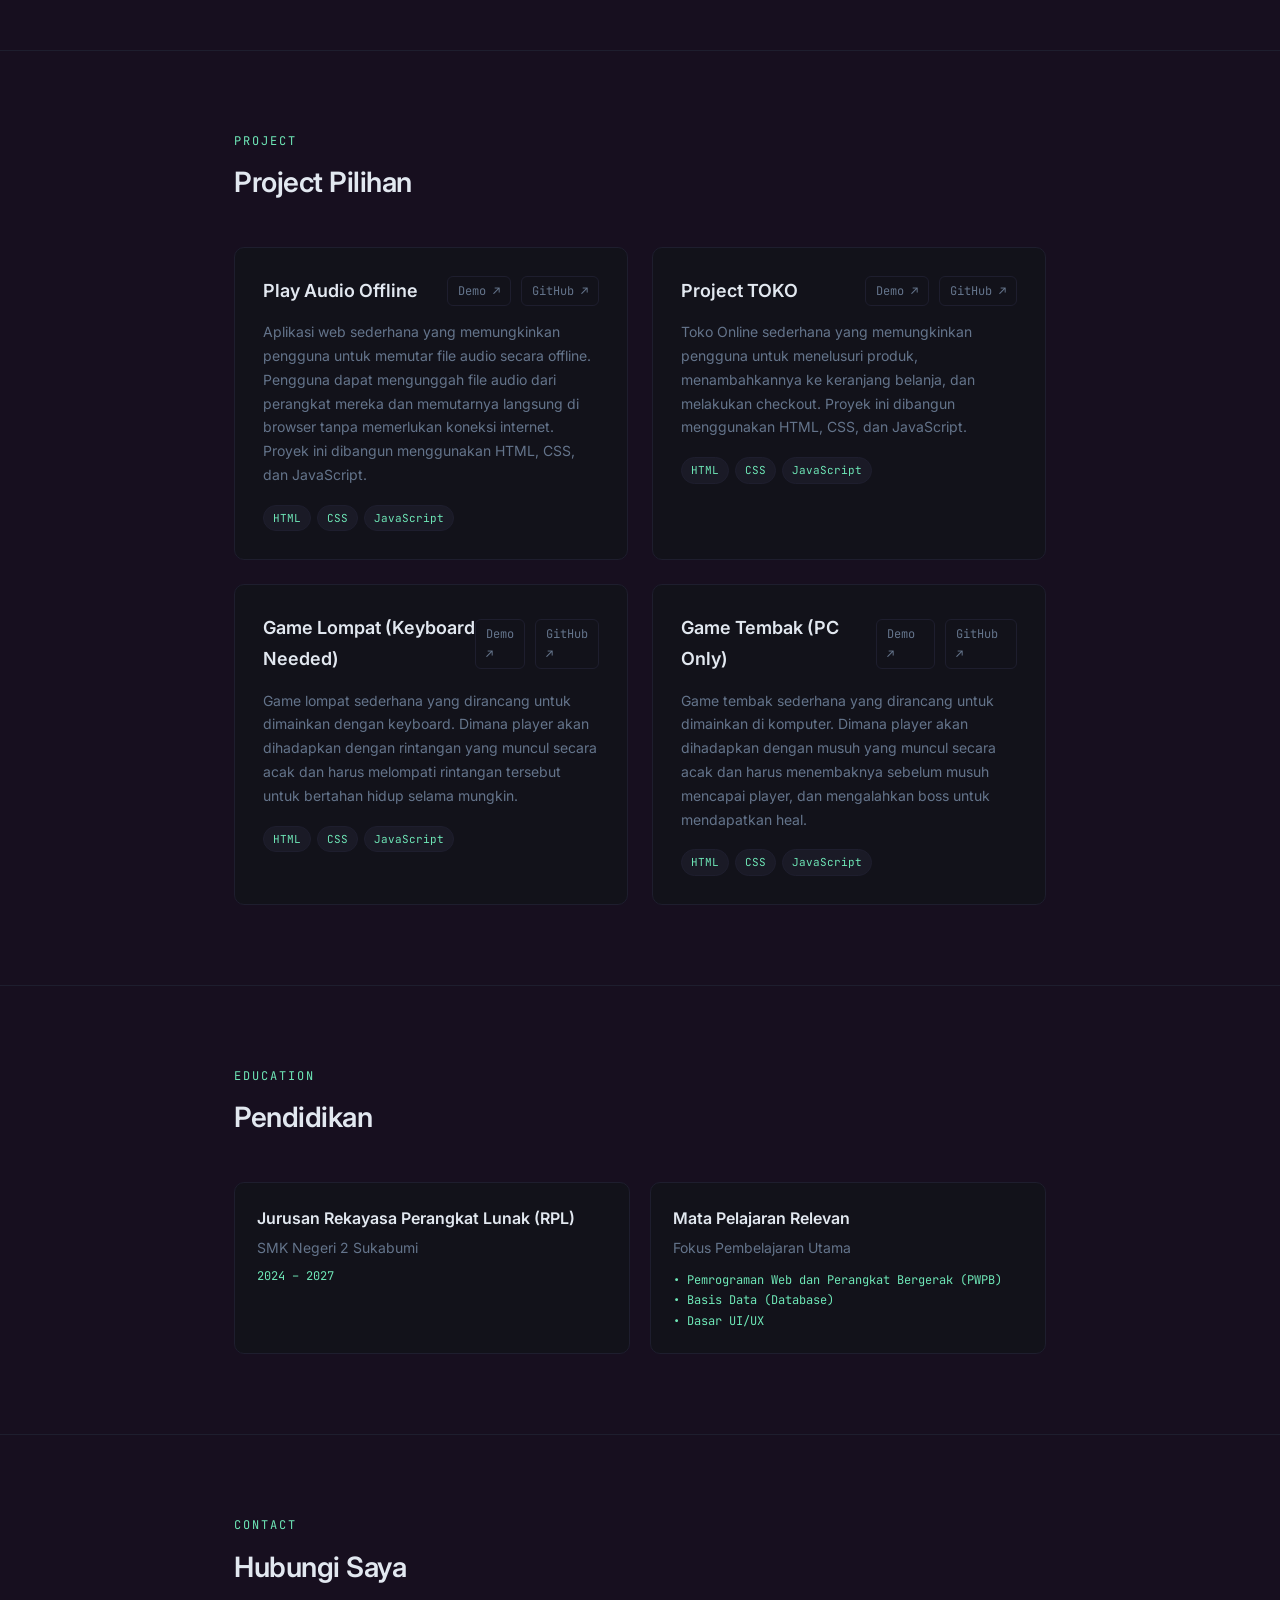
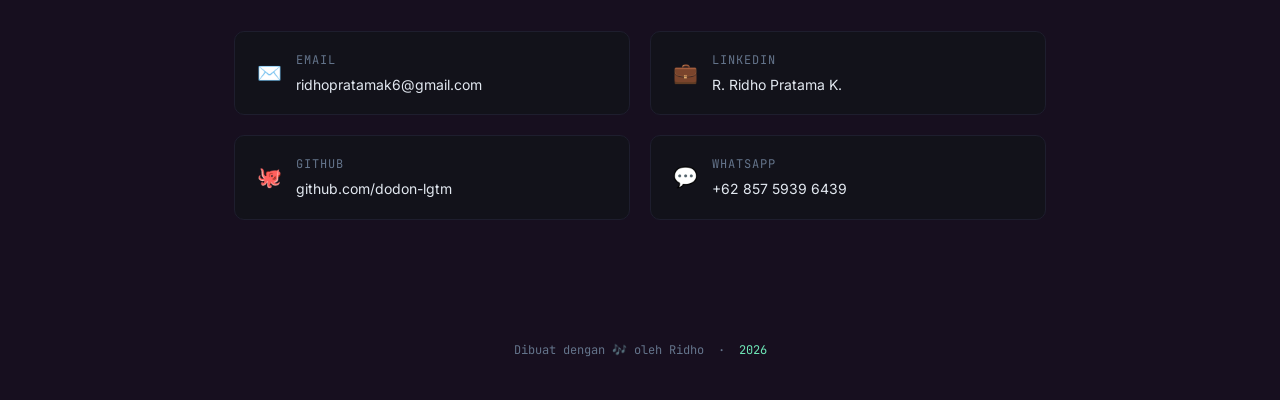
==== commit 22ea624e: "Update 1.2" ====
--- a/index.html
+++ b/index.html
@@ -4,17 +4,16 @@
 <head>
     <meta charset="UTF-8" />
     <meta name="viewport" content="width=device-width, initial-scale=1.0" />
-    <title>R.Ridho Pratama Kushartanto</title>
+    <title>R. Ridho Pratama Kushartanto</title>
     <meta name="description"
-        content="Frontend Developer berpengalaman dalam membangun web yang cepat, aksesibel, dan modern." />
-    <meta name="author" content="Ridho Pratama" />
+        content="Web Developer & Software Developer berpengalaman dalam membangun aplikasi web dan desktop." />
+    <meta name="author" content="R. Ridho Pratama Kushartanto" />
     <link rel="stylesheet" href="style.css" />
     <link rel="preconnect" href="https://fonts.googleapis.com" />
     <link rel="preconnect" href="https://fonts.gstatic.com" crossorigin />
     <link
         href="https://fonts.googleapis.com/css2?family=JetBrains+Mono:wght@400;700&family=Inter:wght@400;500;600&display=swap"
         rel="stylesheet" />
-
 </head>
 
 <body>
@@ -33,38 +32,36 @@
         </div>
     </nav>
 
-   <!-- ── Hero ── -->
-<section id="hero">
-    <div class="wrapper">
-        <div class="hero-content">
-
-            <!-- Teks kiri -->
-            <div class="hero-text">
-                <p class="hero-intro">Halo, saya</p>
-                <h1 class="hero-name">R.Ridho Pratama Kushartanto</h1>
-                <div class="hero-title">
-                    <span id="typed-text"></span><span class="cursor"></span>
-                </div>
-                <p class="hero-bio">
-                    Siswa RPL SMKN 2 Sukabumi dengan ketertarikan kuat dalam pengembangan aplikasi web. Menguasai HTML,
-                    CSS, JavaScript, Laravel, dan C#, serta terbiasa membangun proyek nyata secara mandiri. Siap
-                    berkontribusi dalam tim melalui program PKL di PT. Inovindo.
-                </p>
-                <div class="hero-actions">
-                    <a class="btn btn-primary" href="https://dodon-lgtm.github.io/CV-ATS/cv/" download>⬇ Download CV</a>
-                    <a class="btn btn-outline" href="#projects">Lihat Project</a>
-                    <a class="btn btn-outline" href="#contact">Hubungi Saya</a>
-                </div>
-            </div>
-
-            <!-- Foto kanan -->
-            <div class="hero-photo">
-                <img src="mypotogw.jpeg" alt="Foto Profil Ridho Pratama">
-            </div>
-
-        </div>
-    </div>
-</section>
+    <!-- ── Hero ── -->
+    <section id="hero">
+        <div class="wrapper">
+            <div class="hero-content">
+
+                <!-- Teks kiri -->
+                <div class="hero-text">
+                    <p class="hero-intro">Halo, saya</p>
+                    <h1 class="hero-name">R. Ridho Pratama Kushartanto</h1>
+                    <div class="hero-title">
+                        <span id="typed-text">Web Developer | Software Developer</span><span class="cursor"></span>
+                    </div>
+                    <p class="hero-bio">
+                        Siswa Rekayasa Perangkat Lunak (RPL) di SMK Negeri 2 Sukabumi yang memiliki minat kuat pada pengembangan aplikasi web dan perangkat lunak. Memiliki semangat belajar yang tinggi dan siap mengembangkan karier sebagai Developer.
+                    </p>
+                    <div class="hero-actions">
+                        <a class="btn btn-primary" href="https://dodon-lgtm.github.io/CV-ATS/cv/" download>⬇ Download CV</a>
+                        <a class="btn btn-outline" href="#projects">Lihat Project</a>
+                        <a class="btn btn-outline" href="#contact">Hubungi Saya</a>
+                    </div>
+                </div>
+
+                <!-- Foto kanan -->
+                <div class="hero-photo">
+                    <img src="mypotogw.jpeg" alt="Foto Profil Ridho Pratama">
+                </div>
+
+            </div>
+        </div>
+    </section>
 
     <!-- ── About ── -->
     <section id="about">
@@ -74,33 +71,27 @@
             <div class="about-grid">
                 <div class="about-text">
                     <p>
-                        Saya adalah siswa jurusan Rekayasa Perangkat Lunak (RPL) di SMKN 2 Kota Sukabumi yang memiliki
-                        ketertarikan kuat dalam dunia pengembangan web, baik sisi frontend maupun backend.
+                        Saya adalah siswa jurusan Rekayasa Perangkat Lunak (RPL) di SMK Negeri 2 Sukabumi yang memiliki minat mendalam pada pengembangan aplikasi web dan perangkat lunak.
                     </p>
                     <p>
-                        Saya terbiasa belajar secara mandiri dan disiplin — mulai dari membangun sistem autentikasi
-                        dengan Laravel, hingga mengembangkan aplikasi desktop menggunakan C#. Setiap proyek saya jadikan
-                        kesempatan untuk menulis kode yang bersih dan terstruktur.
+                        Saya memiliki kemampuan praktis dalam menggunakan HTML, CSS, JavaScript, PHP, Laravel, serta dasar pengelolaan basis data. Pengalaman saya mencakup pengembangan aplikasi berbasis web dan desktop yang dibangun melalui proyek sekolah maupun proyek mandiri.
                     </p>
                     <p>
-                        Saat ini saya sedang mempersiapkan diri untuk program PKL di PT. Inovindo, dan terbuka untuk
-                        kesempatan kolaborasi atau proyek baru yang bisa mengembangkan kemampuan saya lebih jauh.
+                        Dengan semangat belajar yang tinggi, saya mampu beradaptasi dengan cepat, baik saat bekerja secara individu maupun dalam tim. Saat ini saya terbuka untuk berbagai peluang guna mengembangkan karier saya sebagai Web Developer atau Software Developer.
                     </p>
                 </div>
                 <div class="about-info">
                     <div class="info-item">
                         <span class="info-label">Lokasi</span>
-                        <span class="info-value">Jl Tanjung, Perum Pesona
-                            Limbangan, Sukaraja, Kota
-                            Sukabumi, Jawa Barat</span>
+                        <span class="info-value">Sukaraja, Kota Sukabumi</span>
                     </div>
                     <div class="info-item">
-                        <span class="info-label">Status</span>
-                        <span class="info-value">Siap PKL di PT.Inovindo</span>
+                        <span class="info-label">Pendidikan</span>
+                        <span class="info-value">SMKN 2 Sukabumi (RPL)</span>
                     </div>
                     <div class="info-item">
-                        <span class="info-label">Bahasa</span>
-                        <span class="info-value">Indonesia, English</span>
+                        <span class="info-label">Website</span>
+                        <span class="info-value"><a href="https://dodon-lgtm.github.io/Web-Portofolio-Ridho/" target="_blank" style="color: inherit; text-decoration: none;">Lihat Portofolio</a></span>
                     </div>
                     <div class="info-item">
                         <span class="info-label">Email</span>
@@ -115,44 +106,43 @@
     <section id="skills">
         <div class="wrapper reveal">
             <p class="section-label">Skills</p>
-            <h2 class="section-title">Keahlian</h2>
+            <h2 class="section-title">Keahlian (Hard & Soft Skills)</h2>
             <div class="skills-grid">
                 <div class="skill-card">
-                    <p class="skill-card-title">Frontend</p>
+                    <p class="skill-card-title">Frontend Development</p>
                     <div class="skill-tags">
-                        <span class="tag">UI/UX Dasar</span>
-                        <span class="tag">JavaScript</span>
-                        <span class="tag">HTML5</span>
-                        <span class="tag">CSS3</span>
+                        <span class="tag">HTML (Menengah)</span>
+                        <span class="tag">CSS (Menengah)</span>
+                        <span class="tag">JavaScript (Menengah)</span>
+                        <span class="tag">Dasar UI/UX (Figma) (Pemula)</span>
                     </div>
                 </div>
                 <div class="skill-card">
                     <p class="skill-card-title">Backend & Desktop</p>
                     <div class="skill-tags">
-                        <span class="tag">Laravel</span>
-                        <span class="tag">PHP</span>
-                        <span class="tag">MVC</span>
-                        <span class="tag">C#</span>
-                        <span class="tag">Database (MySQL)</span>
-                        <span class="tag">Debuging</span>
-
+                        <span class="tag">PHP (Menengah)</span>
+                        <span class="tag">Laravel (Menengah)</span>
+                        <span class="tag">MySQL (Menengah)</span>
+                        <span class="tag">Visual Studio 2019 (C#) (Menengah)</span>
                     </div>
                 </div>
                 <div class="skill-card">
                     <p class="skill-card-title">Tools</p>
                     <div class="skill-tags">
-                        <span class="tag">Git</span>
+                        <span class="tag">Git & GitHub (Pemula)</span>
+                        <span class="tag">VS Code</span>
                         <span class="tag">Figma</span>
-                        <span class="tag">VS Code</span>
-                        <span class="tag">Visual Studio 2019</span>
                     </div>
                 </div>
                 <div class="skill-card">
                     <p class="skill-card-title">Soft Skills</p>
                     <div class="skill-tags">
+                        <span class="tag">Komunikasi</span>
+                        <span class="tag">Kerja Sama Tim</span>
                         <span class="tag">Problem Solving</span>
+                        <span class="tag">Manajemen Waktu</span>
+                        <span class="tag">Adaptif</span>
                         <span class="tag">Fast Learner</span>
-                        <span class="tag">Manajemen Waktu</span>
                     </div>
                 </div>
             </div>
@@ -163,47 +153,32 @@
     <section id="experience">
         <div class="wrapper reveal">
             <p class="section-label">EXPERIENCE</p>
-            <h2 class="section-title">Pengalaman</h2>
+            <h2 class="section-title">Pengalaman Proyek</h2>
             <div class="timeline">
 
                 <div class="exp-card">
                     <div class="exp-header">
-                        <span class="exp-role">Backend Developer</span>
-                        <span class="exp-period">Februari 2026 – April 2026</span>
-                    </div>
-                    <p class="exp-company">Proyek Mandiri</p>
+                        <span class="exp-role">Pengembangan Web & Desktop</span>
+                        <span class="exp-period">2026</span>
+                    </div>
+                    <p class="exp-company">SMK Negeri 2 Sukabumi / Proyek Mandiri</p>
                     <ul class="exp-list">
-                        <li>Membangun sistem registrasi dan pembuatan akun pengguna menggunakan framework Laravel dan
-                            arsitektur MVC.</li>
-                        <li>Menerapkan validasi data input pada form untuk memastikan keamanan data sebelum disimpan ke
-                            database.</li>
+                        <li>Menciptakan website <strong>Play Audio Offline</strong> menggunakan HTML, CSS, dan JavaScript.</li>
+                        <li>Menciptakan sistem autentikasi pengguna menggunakan framework <strong>Laravel</strong> yang dilengkapi fitur registrasi, login, dan validasi data.</li>
+                        <li>Menciptakan aplikasi registrasi siswa berbasis desktop menggunakan <strong>Visual Studio 2019 (C#)</strong>.</li>
                     </ul>
                 </div>
 
                 <div class="exp-card">
                     <div class="exp-header">
-                        <span class="exp-role">Desktop Aplication Developer</span>
-                        <span class="exp-period">November 2025</span>
-                    </div>
-                    <p class="exp-company">Proyek Akhir Semester - SMKN 2</p>
+                        <span class="exp-role">Pengembangan Web & Desktop</span>
+                        <span class="exp-period">2025</span>
+                    </div>
+                    <p class="exp-company">SMK Negeri 2 Sukabumi / Proyek Mandiri</p>
                     <ul class="exp-list">
-                        <li>Mengembangkan aplikasi manajemen registrasi siswa berbasis desktop menggunakan Visual Studio
-                            2019 dan C#.</li>
-                        <li>Mengintegrasikan aplikasi dengan database MySQL menggunakan XAMPP sebagai local server dan
-                            phpMyAdmin sebagai antarmuka manajemen database.</li>
-                        <li>Merancang struktur tabel database untuk menyimpan dan mengelola data registrasi siswa secara
-                            terorganisir.</li>
-                    </ul>
-                </div>
-
-                <div class="exp-card">
-                    <div class="exp-header">
-                        <span class="exp-role">Volunteer Operator</span>
-                        <span class="exp-period">Juni 2026</span>
-                    </div>
-                    <p class="exp-company">Mea Booth – SMKN 2 Sukabumi</p>
-                    <ul class="exp-list">
-                        <li>Bertanggung jawab atas pelayanan konsumen di stan foto, mulai dari menyapa pelanggan, menjelaskan instruksi, hingga menyerahkan hasil foto.</li>
+                        <li>Menciptakan website toko online berbasis <strong>Laravel</strong>.</li>
+                        <li>Menciptakan aplikasi berbasis web interaktif menggunakan paduan HTML, CSS, dan JavaScript.</li>
+                        <li>Menciptakan aplikasi CRUD (Create, Read, Update, Delete) menggunakan <strong>Visual Studio 2019</strong>.</li>
                     </ul>
                 </div>
 
@@ -245,7 +220,7 @@
                         </div>
                     </div>
                     <p class="project-desc">
-                        Toko Online sederhana yang memungkinkan pengguna untuk menelusuri produk, menambahkannya ke keranjang belanja, dan melakukan checkout. Proyek ini dibangun menggunakan, JavaScript, Dan CSS.
+                        Toko Online sederhana yang memungkinkan pengguna untuk menelusuri produk, menambahkannya ke keranjang belanja, dan melakukan checkout. Proyek ini dibangun menggunakan HTML, CSS, dan JavaScript.
                     </p>
                     <div class="project-stack">
                         <span class="stack-tag">HTML</span>
@@ -301,38 +276,20 @@
             <h2 class="section-title">Pendidikan</h2>
             <div class="edu-grid">
                 <div class="edu-card">
-                    <p class="edu-degree">Rekayasa Perangkat Lunak (RPL)</p>
+                    <p class="edu-degree">Jurusan Rekayasa Perangkat Lunak (RPL)</p>
                     <p class="edu-school">SMK Negeri 2 Sukabumi</p>
-                    <p class="edu-period">2024 - 2027</p>
+                    <p class="edu-period">2024 – 2027</p>
                 </div>
                 <div class="edu-card">
-                    <p class="edu-degree">Rekayasa Perangkat Lunak (RPL)</p>
-                    <p class="edu-school">Dasar Pemrograman Web Bergerak, Desain Grafis UI/UX</p>
-                    <p class="edu-period">2021 · 6 Bulan · Top 5%</p>
-                </div>
-            </div>
-
-            <!-- Certifications
-            <h3 style="font-size:18px;font-weight:600;color:var(--text);margin:40px 0 20px;letter-spacing:-0.3px;">
-                Sertifikasi</h3>
-            <div class="cert-list">
-                <div class="cert-item">
-                    <span class="cert-icon">🏅</span>
-                    <div>
-                        <p class="cert-name">Meta Frontend Developer Professional Certificate</p>
-                        <p class="cert-issuer">Meta · Coursera</p>
-                    </div>
-                    <span class="cert-year">2023</span>
-                </div>
-                <div class="cert-item">
-                    <span class="cert-icon">🏅</span>
-                    <div>
-                        <p class="cert-name">AWS Cloud Practitioner</p>
-                        <p class="cert-issuer">Amazon Web Services</p>
-                    </div>
-                    <span class="cert-year">2022</span>
-                </div>
-            </div> -->
+                    <p class="edu-degree">Mata Pelajaran Relevan</p>
+                    <p class="edu-school">Fokus Pembelajaran Utama</p>
+                    <p class="edu-period" style="margin-top: 10px;">
+                        • Pemrograman Web dan Perangkat Bergerak (PWPB)<br>
+                        • Basis Data (Database)<br>
+                        • Dasar UI/UX
+                    </p>
+                </div>
+            </div>
         </div>
     </section>
 
@@ -349,11 +306,11 @@
                         <p class="contact-value">ridhopratamak6@gmail.com</p>
                     </div>
                 </a>
-                <a class="contact-link" href="https://www.linkedin.com/in/ridho-pratama-a555ba417?utm_source=share_via&utm_content=profile&utm_medium=member_android" target="_blank" rel="noopener">
+                <a class="contact-link" href="https://www.linkedin.com/in/ridho-pratama-a555ba417/" target="_blank" rel="noopener">
                     <span class="contact-icon">💼</span>
                     <div>
                         <p class="contact-label">LinkedIn</p>
-                        <p class="contact-value">linkedin.com/in/ridho-pratama</p>
+                        <p class="contact-value">R. Ridho Pratama K.</p>
                     </div>
                 </a>
                 <a class="contact-link" href="https://github.com/dodon-lgtm" target="_blank" rel="noopener">
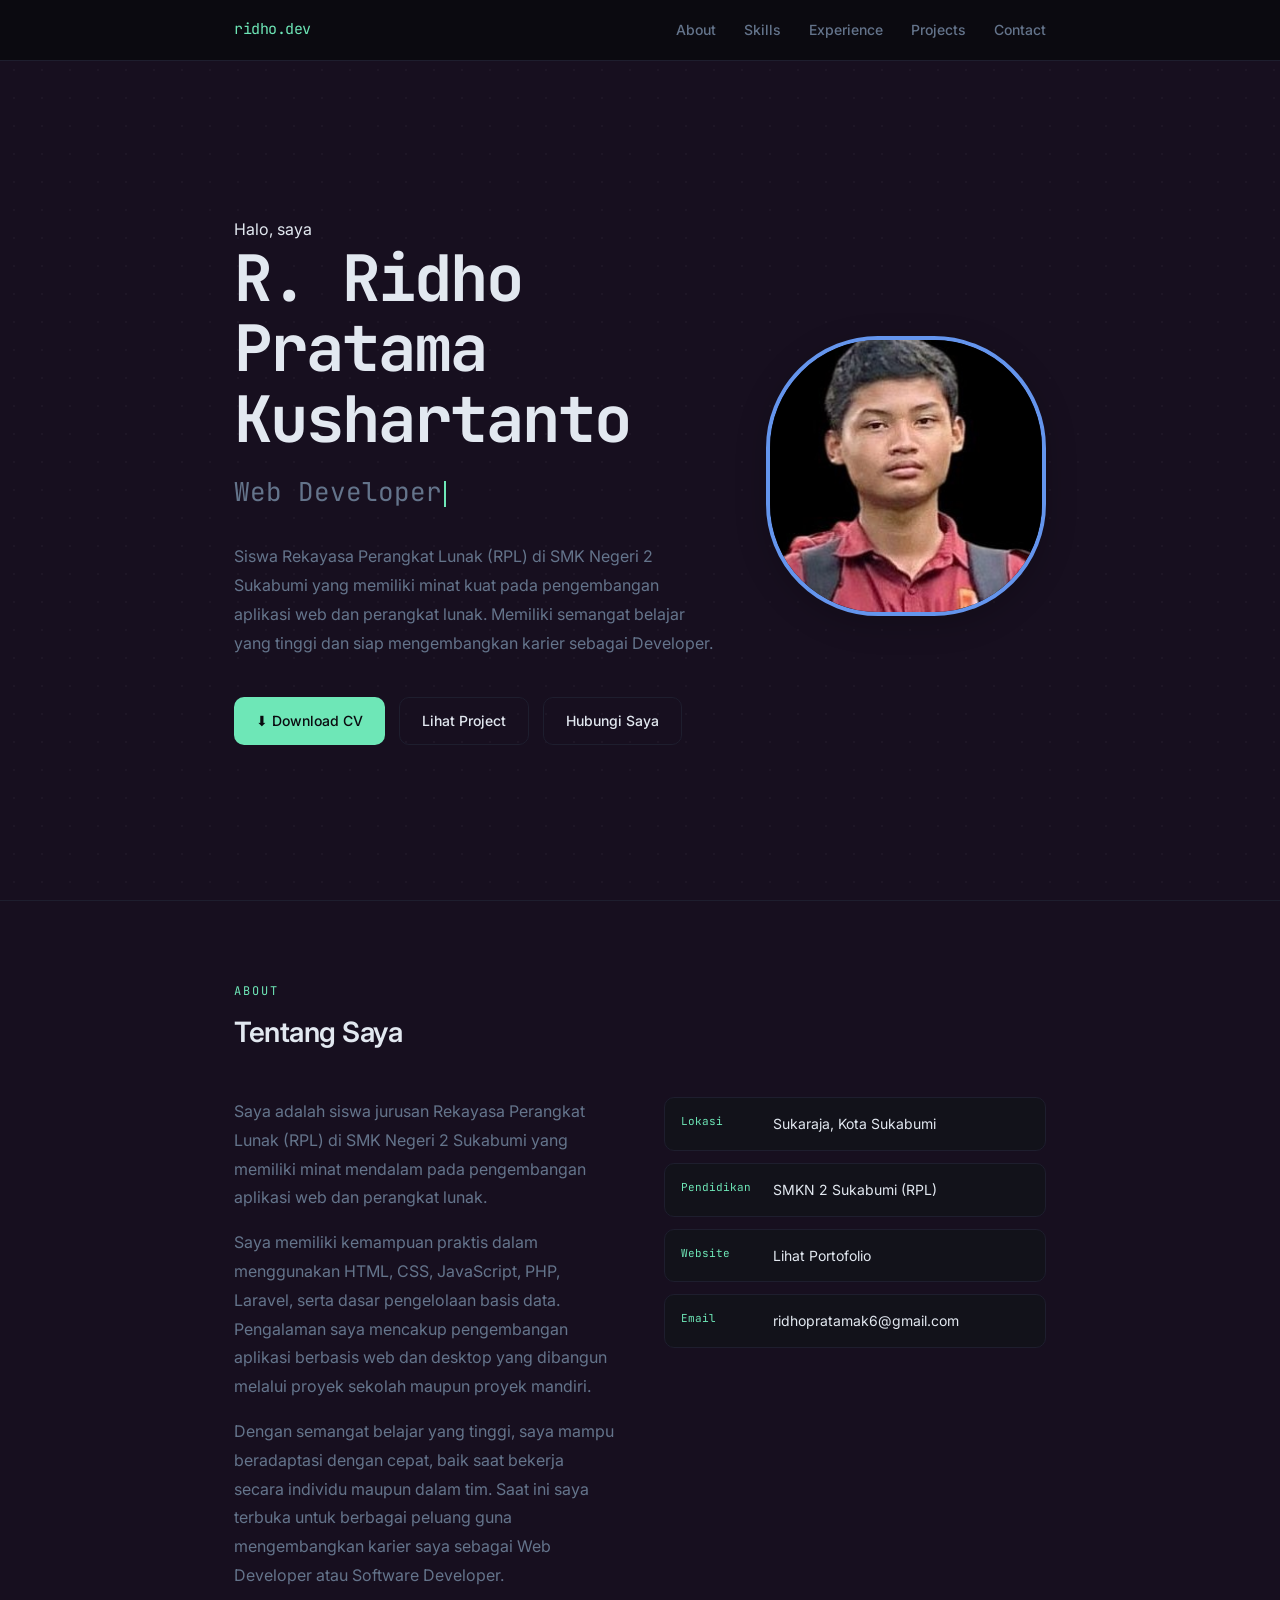
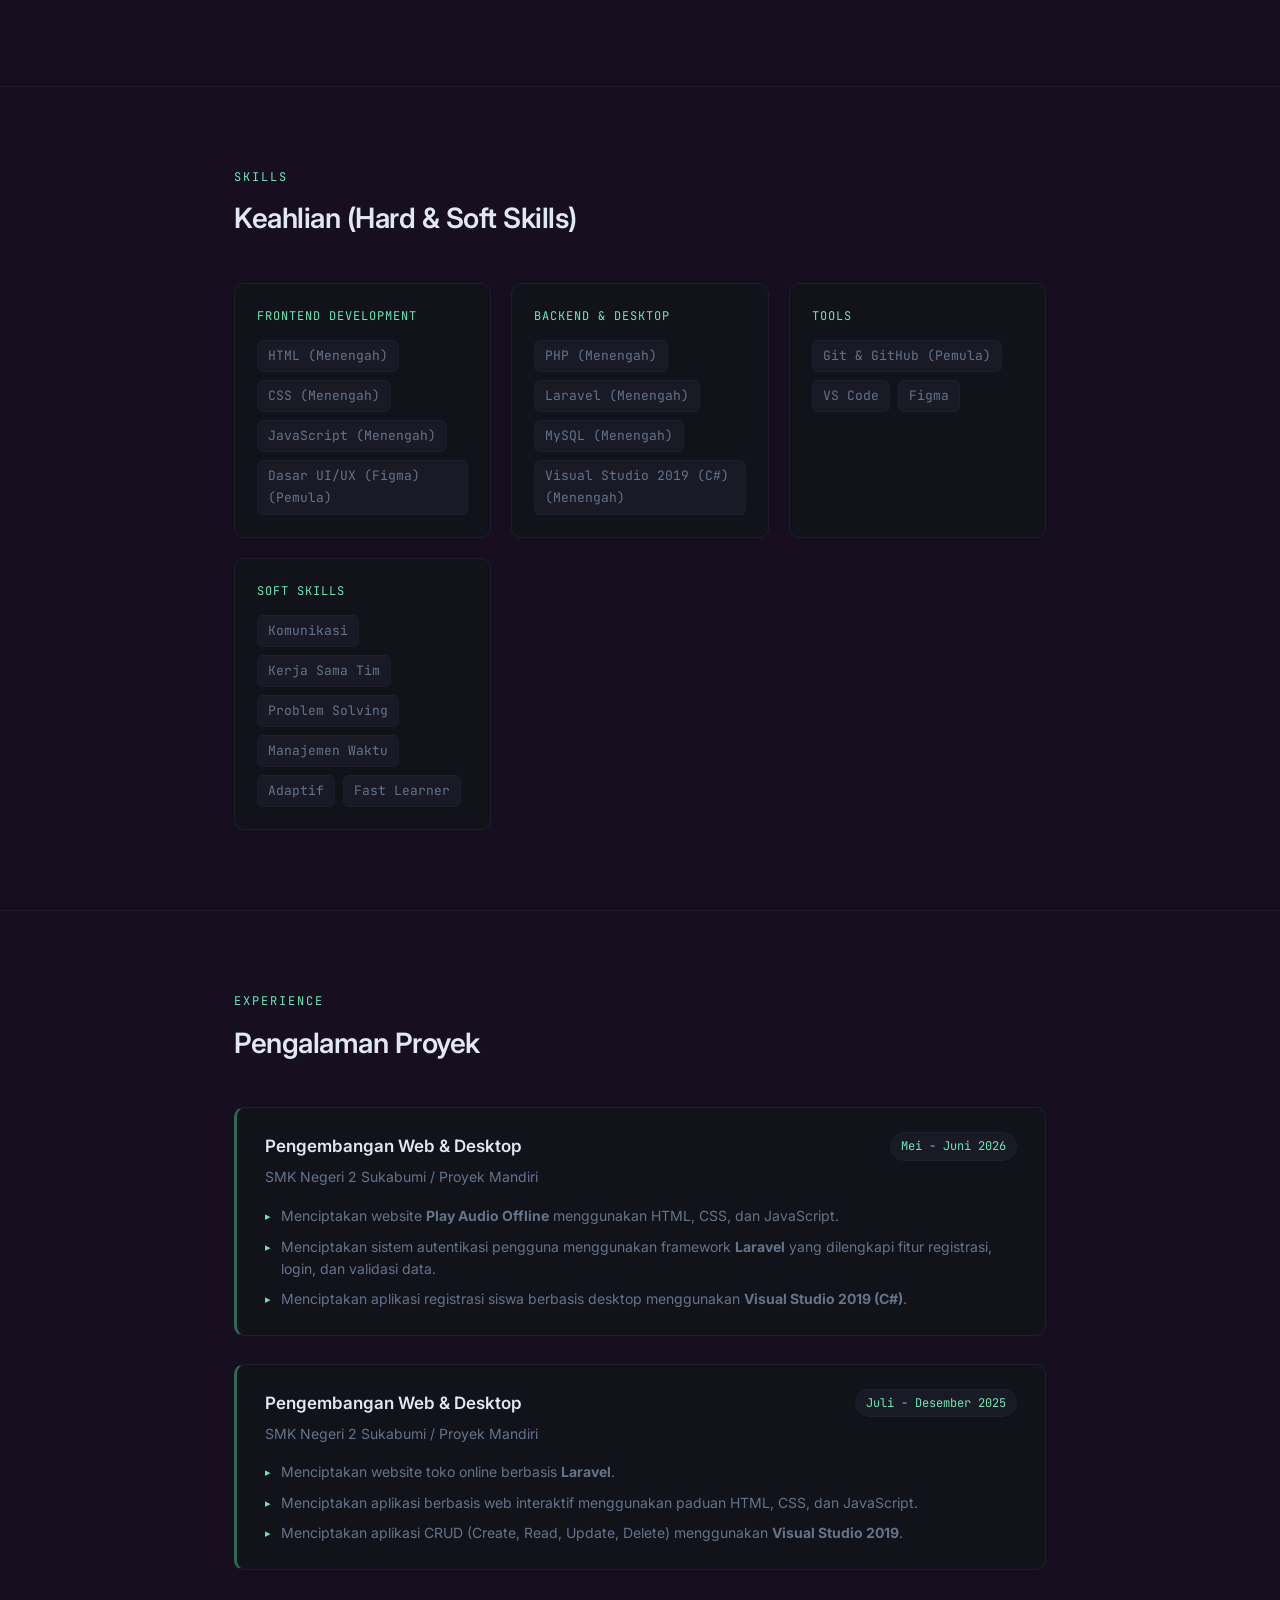
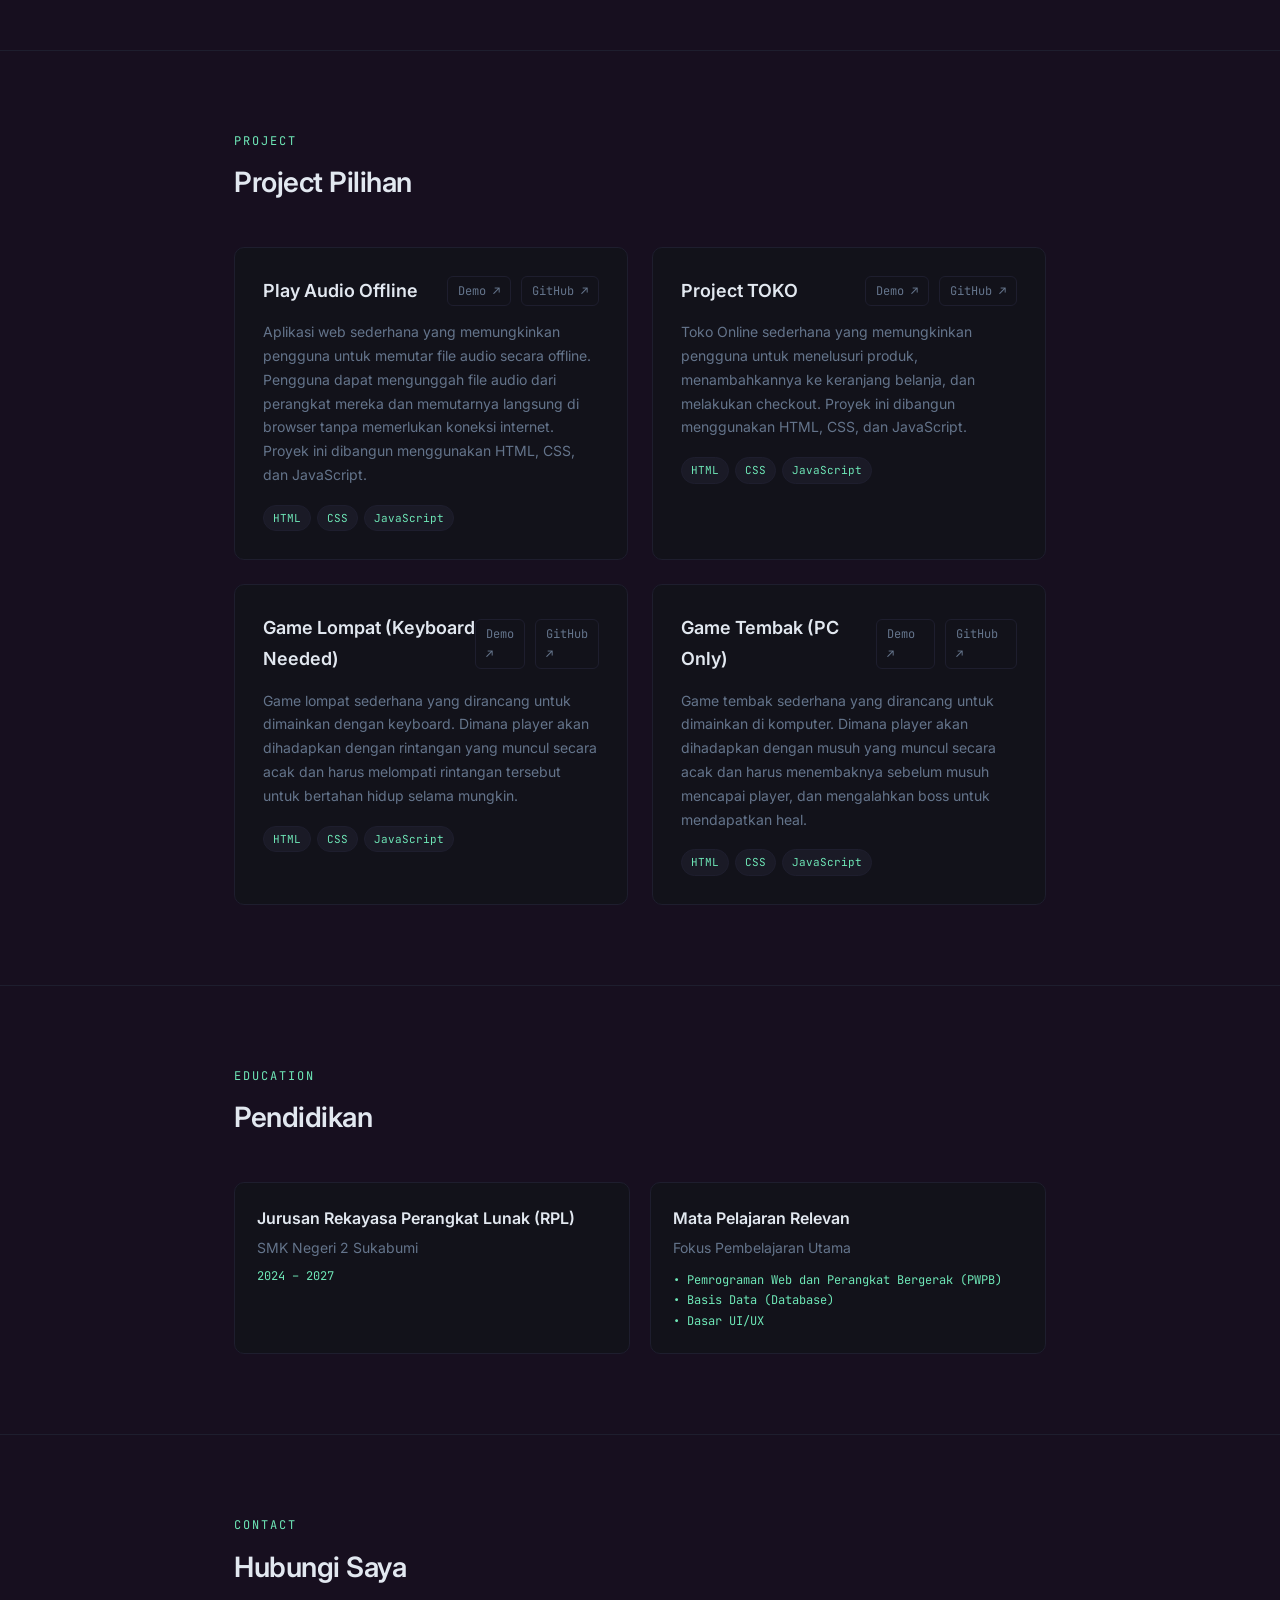
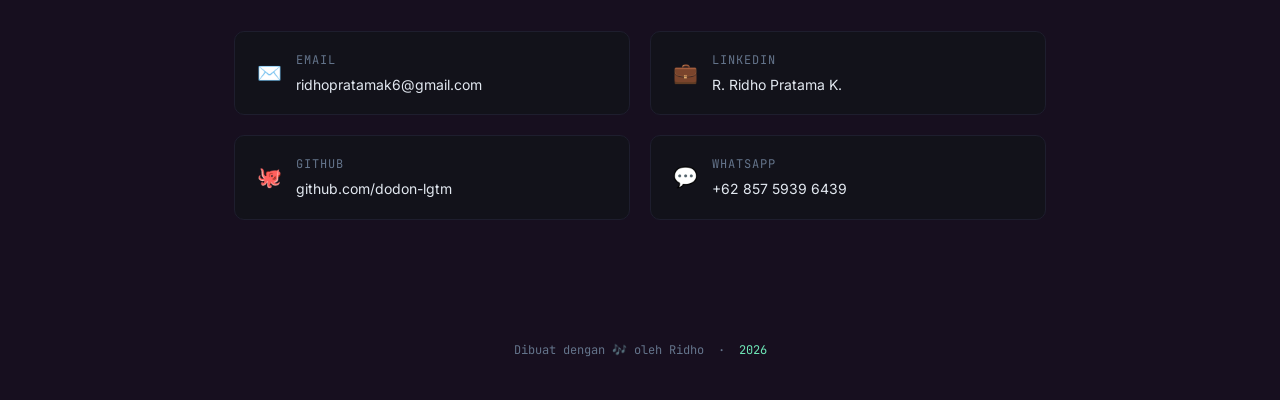
==== commit 01d82572: "Update 1.2.1" ====
--- a/index.html
+++ b/index.html
@@ -159,7 +159,7 @@
                 <div class="exp-card">
                     <div class="exp-header">
                         <span class="exp-role">Pengembangan Web & Desktop</span>
-                        <span class="exp-period">2026</span>
+                        <span class="exp-period">Mei - Juni 2026</span>
                     </div>
                     <p class="exp-company">SMK Negeri 2 Sukabumi / Proyek Mandiri</p>
                     <ul class="exp-list">
@@ -172,7 +172,7 @@
                 <div class="exp-card">
                     <div class="exp-header">
                         <span class="exp-role">Pengembangan Web & Desktop</span>
-                        <span class="exp-period">2025</span>
+                        <span class="exp-period">Juli - Desember 2025</span>
                     </div>
                     <p class="exp-company">SMK Negeri 2 Sukabumi / Proyek Mandiri</p>
                     <ul class="exp-list">
